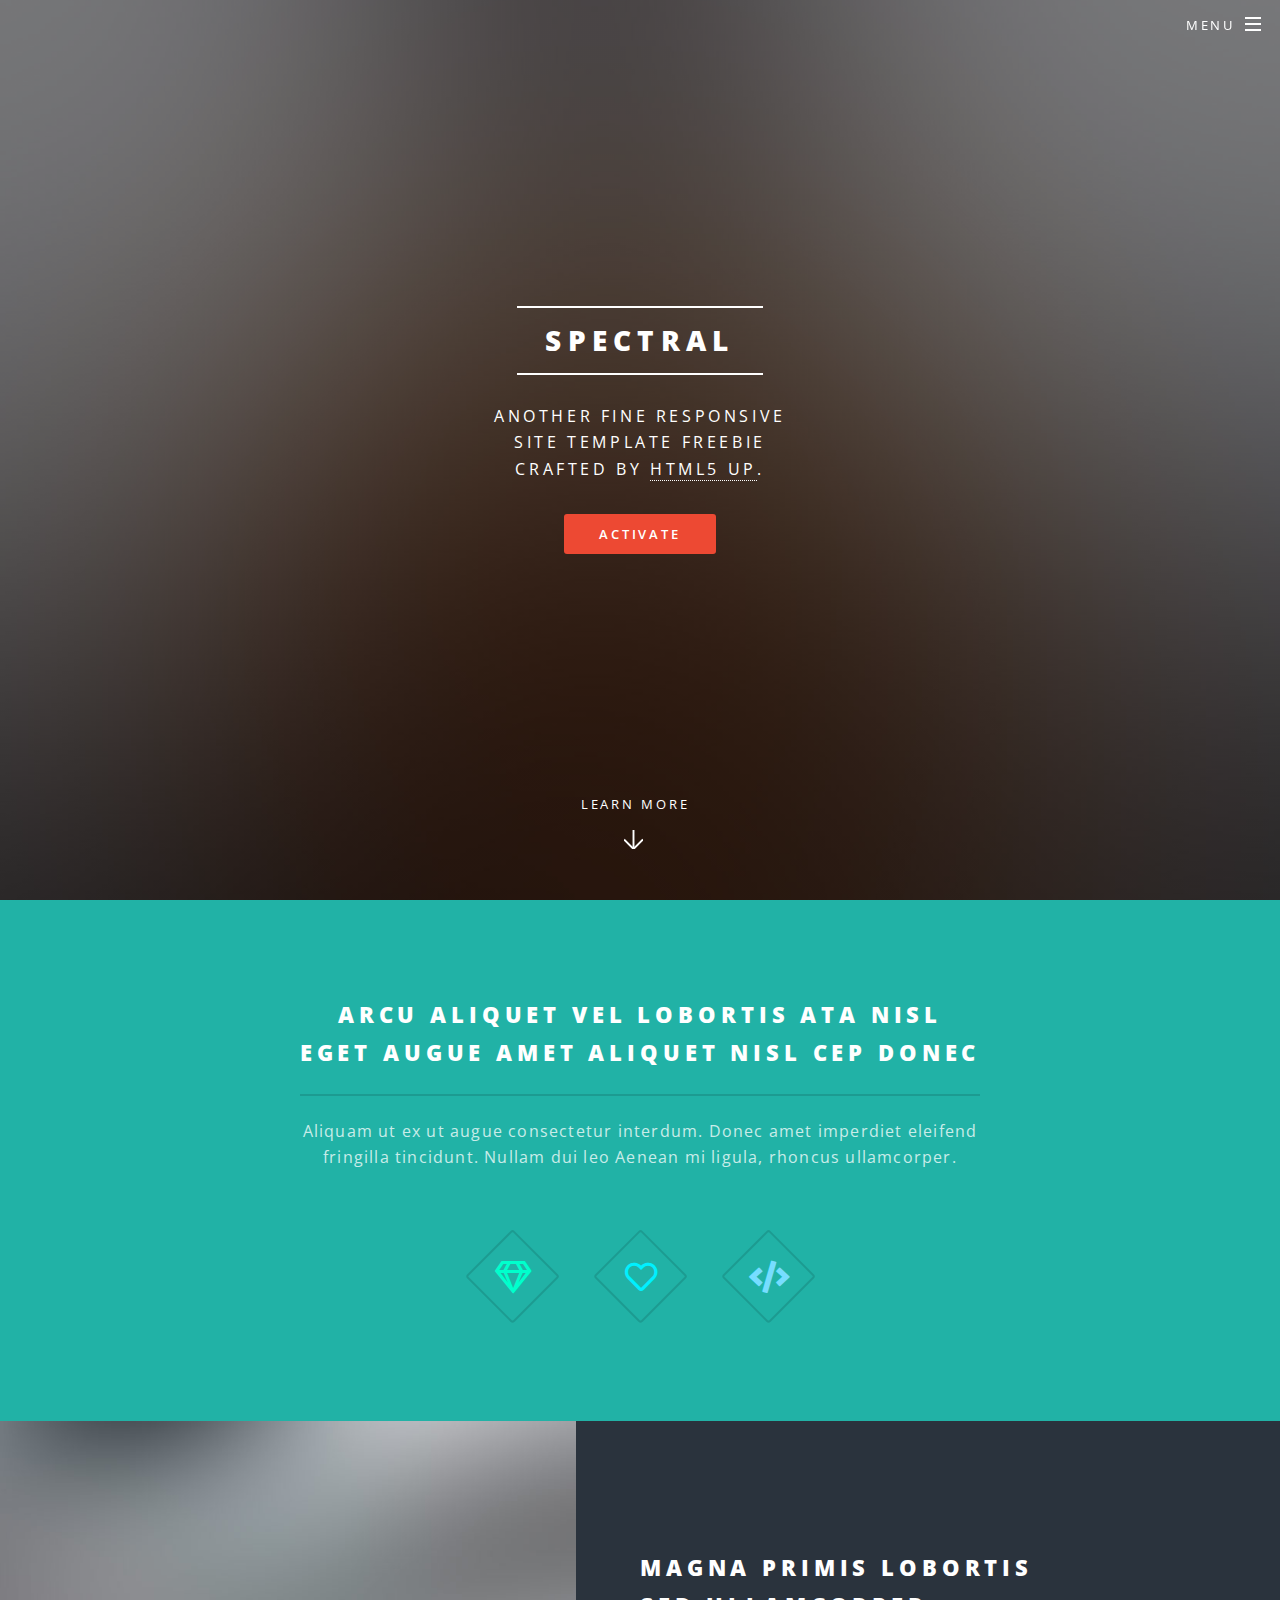
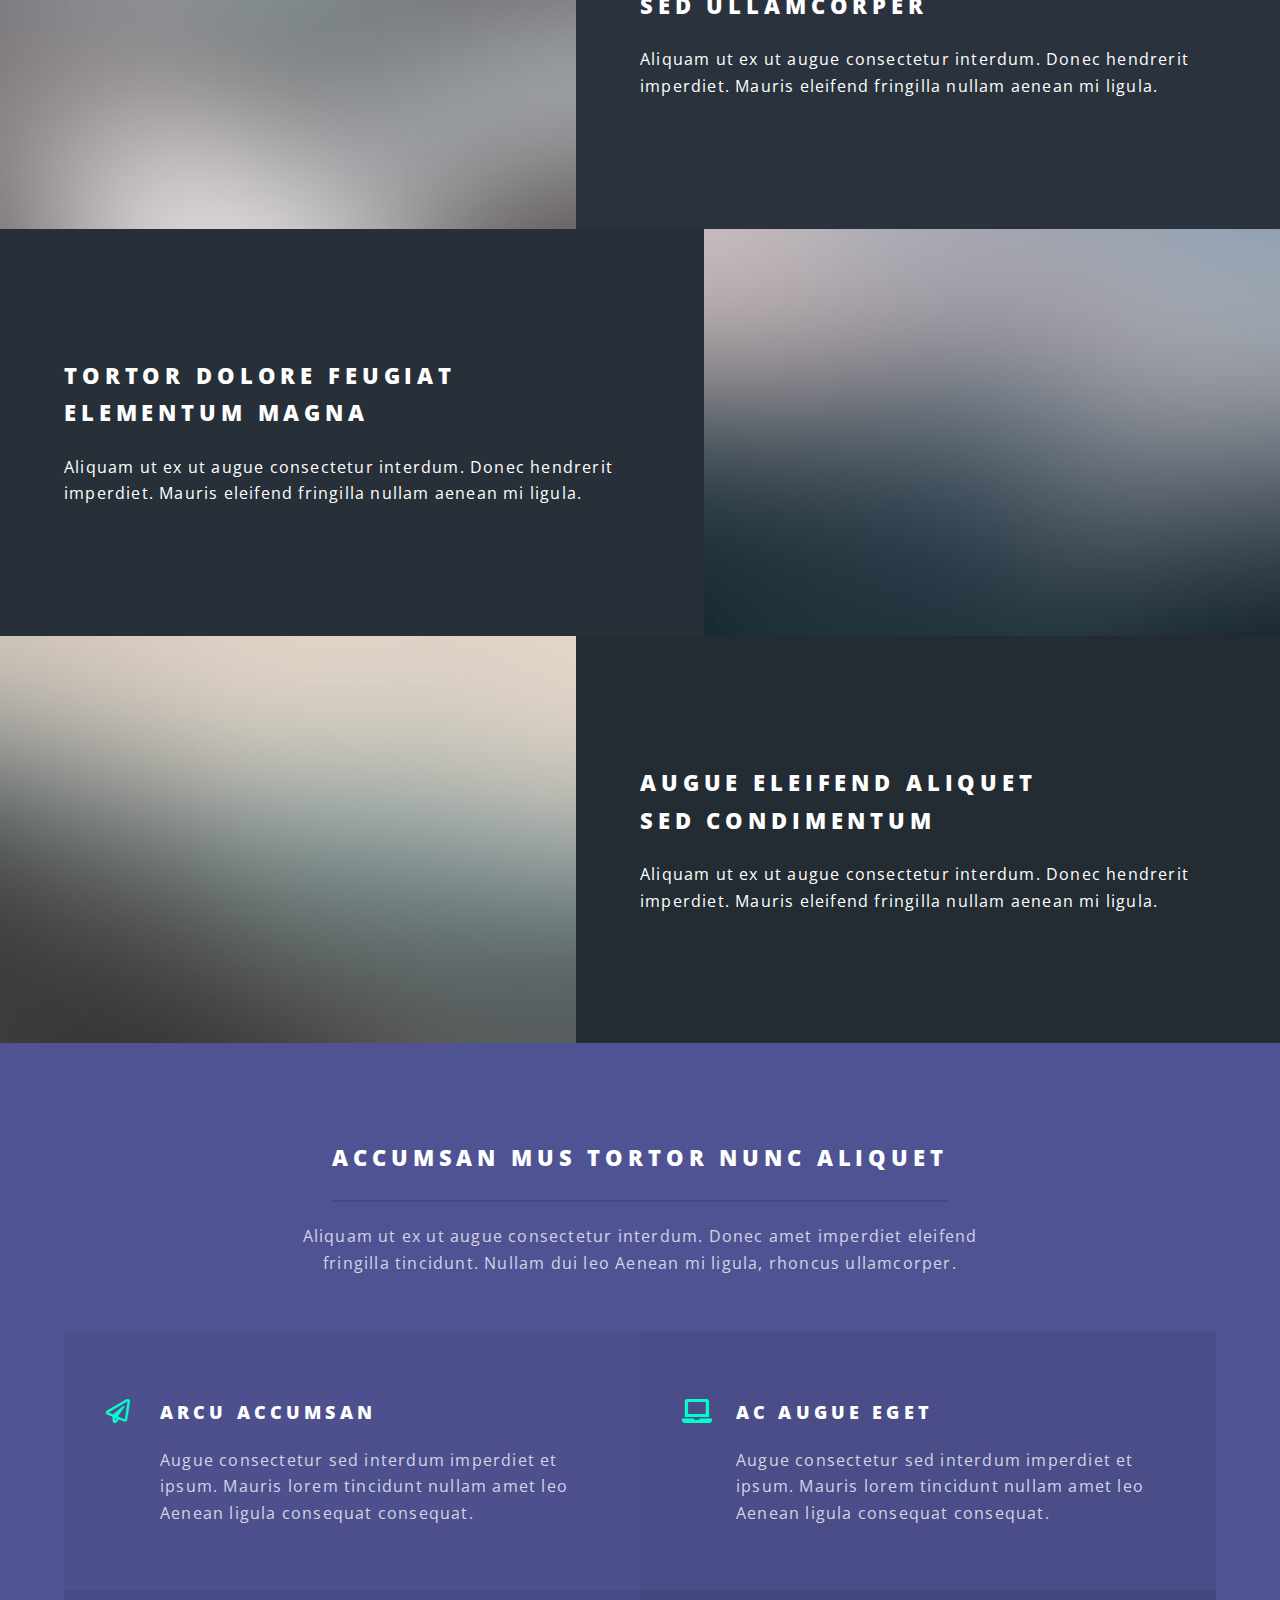
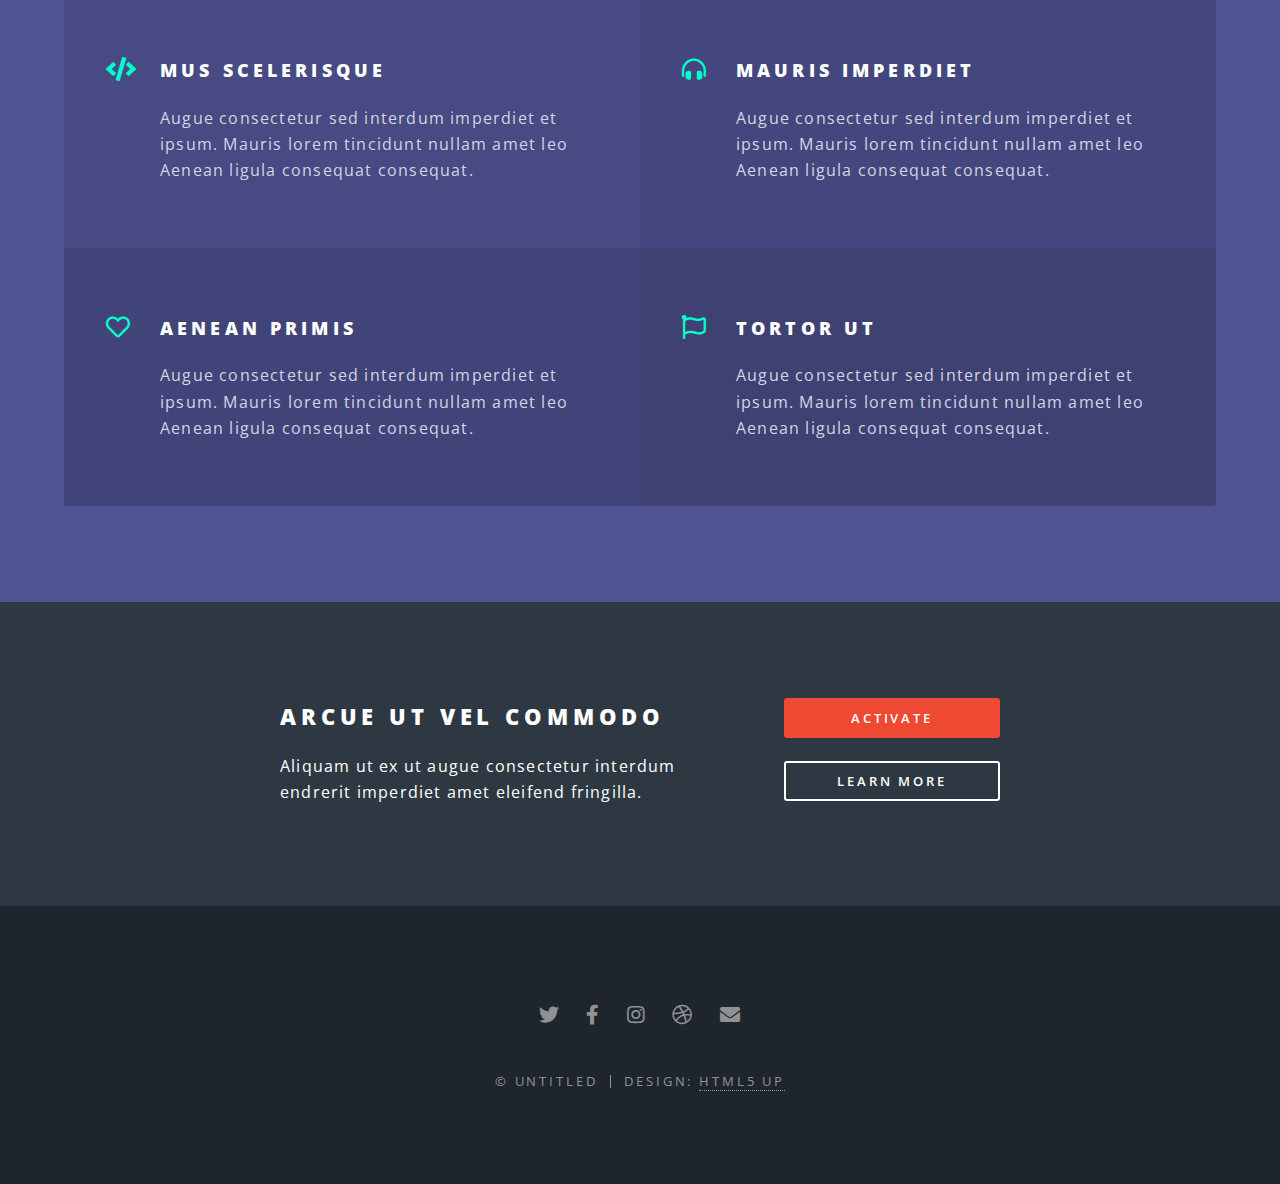
==== index.html @ bafc872d "Initial commit" ====
<!DOCTYPE HTML>
<!--
	Spectral by HTML5 UP
	html5up.net | @ajlkn
	Free for personal and commercial use under the CCA 3.0 license (html5up.net/license)
-->
<html>
	<head>
		<title>Spectral by HTML5 UP</title>
		<meta charset="utf-8" />
		<meta name="viewport" content="width=device-width, initial-scale=1, user-scalable=no" />
		<link rel="stylesheet" href="assets/css/main.css" />
		<noscript><link rel="stylesheet" href="assets/css/noscript.css" /></noscript>
	</head>
	<body class="landing is-preload">

		<!-- Page Wrapper -->
			<div id="page-wrapper">

				<!-- Header -->
					<header id="header" class="alt">
						<h1><a href="index.html">Spectral</a></h1>
						<nav id="nav">
							<ul>
								<li class="special">
									<a href="#menu" class="menuToggle"><span>Menu</span></a>
									<div id="menu">
										<ul>
											<li><a href="index.html">Home</a></li>
											<li><a href="generic.html">Generic</a></li>
											<li><a href="elements.html">Elements</a></li>
											<li><a href="#">Sign Up</a></li>
											<li><a href="#">Log In</a></li>
										</ul>
									</div>
								</li>
							</ul>
						</nav>
					</header>

				<!-- Banner -->
					<section id="banner">
						<div class="inner">
							<h2>Spectral</h2>
							<p>Another fine responsive<br />
							site template freebie<br />
							crafted by <a href="http://html5up.net">HTML5 UP</a>.</p>
							<ul class="actions special">
								<li><a href="#" class="button primary">Activate</a></li>
							</ul>
						</div>
						<a href="#one" class="more scrolly">Learn More</a>
					</section>

				<!-- One -->
					<section id="one" class="wrapper style1 special">
						<div class="inner">
							<header class="major">
								<h2>Arcu aliquet vel lobortis ata nisl<br />
								eget augue amet aliquet nisl cep donec</h2>
								<p>Aliquam ut ex ut augue consectetur interdum. Donec amet imperdiet eleifend<br />
								fringilla tincidunt. Nullam dui leo Aenean mi ligula, rhoncus ullamcorper.</p>
							</header>
							<ul class="icons major">
								<li><span class="icon fa-gem major style1"><span class="label">Lorem</span></span></li>
								<li><span class="icon fa-heart major style2"><span class="label">Ipsum</span></span></li>
								<li><span class="icon solid fa-code major style3"><span class="label">Dolor</span></span></li>
							</ul>
						</div>
					</section>

				<!-- Two -->
					<section id="two" class="wrapper alt style2">
						<section class="spotlight">
							<div class="image"><img src="images/pic01.jpg" alt="" /></div><div class="content">
								<h2>Magna primis lobortis<br />
								sed ullamcorper</h2>
								<p>Aliquam ut ex ut augue consectetur interdum. Donec hendrerit imperdiet. Mauris eleifend fringilla nullam aenean mi ligula.</p>
							</div>
						</section>
						<section class="spotlight">
							<div class="image"><img src="images/pic02.jpg" alt="" /></div><div class="content">
								<h2>Tortor dolore feugiat<br />
								elementum magna</h2>
								<p>Aliquam ut ex ut augue consectetur interdum. Donec hendrerit imperdiet. Mauris eleifend fringilla nullam aenean mi ligula.</p>
							</div>
						</section>
						<section class="spotlight">
							<div class="image"><img src="images/pic03.jpg" alt="" /></div><div class="content">
								<h2>Augue eleifend aliquet<br />
								sed condimentum</h2>
								<p>Aliquam ut ex ut augue consectetur interdum. Donec hendrerit imperdiet. Mauris eleifend fringilla nullam aenean mi ligula.</p>
							</div>
						</section>
					</section>

				<!-- Three -->
					<section id="three" class="wrapper style3 special">
						<div class="inner">
							<header class="major">
								<h2>Accumsan mus tortor nunc aliquet</h2>
								<p>Aliquam ut ex ut augue consectetur interdum. Donec amet imperdiet eleifend<br />
								fringilla tincidunt. Nullam dui leo Aenean mi ligula, rhoncus ullamcorper.</p>
							</header>
							<ul class="features">
								<li class="icon fa-paper-plane">
									<h3>Arcu accumsan</h3>
									<p>Augue consectetur sed interdum imperdiet et ipsum. Mauris lorem tincidunt nullam amet leo Aenean ligula consequat consequat.</p>
								</li>
								<li class="icon solid fa-laptop">
									<h3>Ac Augue Eget</h3>
									<p>Augue consectetur sed interdum imperdiet et ipsum. Mauris lorem tincidunt nullam amet leo Aenean ligula consequat consequat.</p>
								</li>
								<li class="icon solid fa-code">
									<h3>Mus Scelerisque</h3>
									<p>Augue consectetur sed interdum imperdiet et ipsum. Mauris lorem tincidunt nullam amet leo Aenean ligula consequat consequat.</p>
								</li>
								<li class="icon solid fa-headphones-alt">
									<h3>Mauris Imperdiet</h3>
									<p>Augue consectetur sed interdum imperdiet et ipsum. Mauris lorem tincidunt nullam amet leo Aenean ligula consequat consequat.</p>
								</li>
								<li class="icon fa-heart">
									<h3>Aenean Primis</h3>
									<p>Augue consectetur sed interdum imperdiet et ipsum. Mauris lorem tincidunt nullam amet leo Aenean ligula consequat consequat.</p>
								</li>
								<li class="icon fa-flag">
									<h3>Tortor Ut</h3>
									<p>Augue consectetur sed interdum imperdiet et ipsum. Mauris lorem tincidunt nullam amet leo Aenean ligula consequat consequat.</p>
								</li>
							</ul>
						</div>
					</section>

				<!-- CTA -->
					<section id="cta" class="wrapper style4">
						<div class="inner">
							<header>
								<h2>Arcue ut vel commodo</h2>
								<p>Aliquam ut ex ut augue consectetur interdum endrerit imperdiet amet eleifend fringilla.</p>
							</header>
							<ul class="actions stacked">
								<li><a href="#" class="button fit primary">Activate</a></li>
								<li><a href="#" class="button fit">Learn More</a></li>
							</ul>
						</div>
					</section>

				<!-- Footer -->
					<footer id="footer">
						<ul class="icons">
							<li><a href="#" class="icon brands fa-twitter"><span class="label">Twitter</span></a></li>
							<li><a href="#" class="icon brands fa-facebook-f"><span class="label">Facebook</span></a></li>
							<li><a href="#" class="icon brands fa-instagram"><span class="label">Instagram</span></a></li>
							<li><a href="#" class="icon brands fa-dribbble"><span class="label">Dribbble</span></a></li>
							<li><a href="#" class="icon solid fa-envelope"><span class="label">Email</span></a></li>
						</ul>
						<ul class="copyright">
							<li>&copy; Untitled</li><li>Design: <a href="http://html5up.net">HTML5 UP</a></li>
						</ul>
					</footer>

			</div>

		<!-- Scripts -->
			<script src="assets/js/jquery.min.js"></script>
			<script src="assets/js/jquery.scrollex.min.js"></script>
			<script src="assets/js/jquery.scrolly.min.js"></script>
			<script src="assets/js/browser.min.js"></script>
			<script src="assets/js/breakpoints.min.js"></script>
			<script src="assets/js/util.js"></script>
			<script src="assets/js/main.js"></script>

	</body>
</html>
---- assets/css/main.css ----
@import url(fontawesome-all.min.css);
@import url("https://fonts.googleapis.com/css?family=Open+Sans:400,400italic,600,600italic,800,800italic");

/*
	Spectral by HTML5 UP
	html5up.net | @ajlkn
	Free for personal and commercial use under the CCA 3.0 license (html5up.net/license)
*/

html, body, div, span, applet, object,
iframe, h1, h2, h3, h4, h5, h6, p, blockquote,
pre, a, abbr, acronym, address, big, cite,
code, del, dfn, em, img, ins, kbd, q, s, samp,
small, strike, strong, sub, sup, tt, var, b,
u, i, center, dl, dt, dd, ol, ul, li, fieldset,
form, label, legend, table, caption, tbody,
tfoot, thead, tr, th, td, article, aside,
canvas, details, embed, figure, figcaption,
footer, header, hgroup, menu, nav, output, ruby,
section, summary, time, mark, audio, video {
	margin: 0;
	padding: 0;
	border: 0;
	font-size: 100%;
	font: inherit;
	vertical-align: baseline;}

article, aside, details, figcaption, figure,
footer, header, hgroup, menu, nav, section {
	display: block;}

body {
	line-height: 1;
}

ol, ul {
	list-style: none;
}

blockquote, q {
	quotes: none;
}

	blockquote:before, blockquote:after, q:before, q:after {
		content: '';
		content: none;
	}

table {
	border-collapse: collapse;
	border-spacing: 0;
}

body {
	-webkit-text-size-adjust: none;
}

mark {
	background-color: transparent;
	color: inherit;
}

input::-moz-focus-inner {
	border: 0;
	padding: 0;
}

input, select, textarea {
	-moz-appearance: none;
	-webkit-appearance: none;
	-ms-appearance: none;
	appearance: none;
}

/* Basic */

	@-ms-viewport {
		width: device-width;
	}

	html {
		box-sizing: border-box;
	}

	*, *:before, *:after {
		box-sizing: inherit;
	}

	body {
		background: #2e3842;
	}

		body.is-preload *, body.is-preload *:before, body.is-preload *:after {
			-moz-animation: none !important;
			-webkit-animation: none !important;
			-ms-animation: none !important;
			animation: none !important;
			-moz-transition: none !important;
			-webkit-transition: none !important;
			-ms-transition: none !important;
			transition: none !important;
		}

	body, input, select, textarea {
		color: #fff;
		font-family: "Open Sans", Helvetica, sans-serif;
		font-size: 15pt;
		font-weight: 400;
		letter-spacing: 0.075em;
		line-height: 1.65em;
	}

		@media screen and (max-width: 1680px) {

			body, input, select, textarea {
				font-size: 13pt;
			}

		}

		@media screen and (max-width: 1280px) {

			body, input, select, textarea {
				font-size: 12pt;
			}

		}

		@media screen and (max-width: 736px) {

			body, input, select, textarea {
				font-size: 11pt;
				letter-spacing: 0.0375em;
			}

		}

	a {
		-moz-transition: color 0.2s ease, border-bottom-color 0.2s ease;
		-webkit-transition: color 0.2s ease, border-bottom-color 0.2s ease;
		-ms-transition: color 0.2s ease, border-bottom-color 0.2s ease;
		transition: color 0.2s ease, border-bottom-color 0.2s ease;
		border-bottom: dotted 1px;
		color: inherit;
		text-decoration: none;
	}

		a:hover {
			border-bottom-color: transparent;
		}

	strong, b {
		color: #fff;
		font-weight: 600;
	}

	em, i {
		font-style: italic;
	}

	p {
		margin: 0 0 2em 0;
	}

	h1, h2, h3, h4, h5, h6 {
		color: #fff;
		font-weight: 800;
		letter-spacing: 0.225em;
		line-height: 1em;
		margin: 0 0 1em 0;
		text-transform: uppercase;
	}

		h1 a, h2 a, h3 a, h4 a, h5 a, h6 a {
			color: inherit;
			text-decoration: none;
		}

	h2 {
		font-size: 1.35em;
		line-height: 1.75em;
	}

		@media screen and (max-width: 736px) {

			h2 {
				font-size: 1.1em;
				line-height: 1.65em;
			}

		}

	h3 {
		font-size: 1.15em;
		line-height: 1.75em;
	}

		@media screen and (max-width: 736px) {

			h3 {
				font-size: 1em;
				line-height: 1.65em;
			}

		}

	h4 {
		font-size: 1em;
		line-height: 1.5em;
	}

	h5 {
		font-size: 0.8em;
		line-height: 1.5em;
	}

	h6 {
		font-size: 0.7em;
		line-height: 1.5em;
	}

	sub {
		font-size: 0.8em;
		position: relative;
		top: 0.5em;
	}

	sup {
		font-size: 0.8em;
		position: relative;
		top: -0.5em;
	}

	hr {
		border: 0;
		border-bottom: solid 2px #fff;
		margin: 3em 0;
	}

		hr.major {
			margin: 4.5em 0;
		}

	blockquote {
		border-left: solid 4px #fff;
		font-style: italic;
		margin: 0 0 2em 0;
		padding: 0.5em 0 0.5em 2em;
	}

	code {
		background: rgba(144, 144, 144, 0.25);
		border-radius: 3px;
		font-family: "Courier New", monospace;
		font-size: 0.9em;
		letter-spacing: 0;
		margin: 0 0.25em;
		padding: 0.25em 0.65em;
	}

	pre {
		-webkit-overflow-scrolling: touch;
		font-family: "Courier New", monospace;
		font-size: 0.9em;
		margin: 0 0 2em 0;
	}

		pre code {
			display: block;
			line-height: 1.75em;
			padding: 1em 1.5em;
			overflow-x: auto;
		}

	.align-left {
		text-align: left;
	}

	.align-center {
		text-align: center;
	}

	.align-right {
		text-align: right;
	}

/* Row */

	.row {
		display: flex;
		flex-wrap: wrap;
		box-sizing: border-box;
		align-items: stretch;
	}

		.row > * {
			box-sizing: border-box;
		}

		.row.gtr-uniform > * > :last-child {
			margin-bottom: 0;
		}

		.row.aln-left {
			justify-content: flex-start;
		}

		.row.aln-center {
			justify-content: center;
		}

		.row.aln-right {
			justify-content: flex-end;
		}

		.row.aln-top {
			align-items: flex-start;
		}

		.row.aln-middle {
			align-items: center;
		}

		.row.aln-bottom {
			align-items: flex-end;
		}

		.row > .imp {
			order: -1;
		}

		.row > .col-1 {
			width: 8.33333%;
		}

		.row > .off-1 {
			margin-left: 8.33333%;
		}

		.row > .col-2 {
			width: 16.66667%;
		}

		.row > .off-2 {
			margin-left: 16.66667%;
		}

		.row > .col-3 {
			width: 25%;
		}

		.row > .off-3 {
			margin-left: 25%;
		}

		.row > .col-4 {
			width: 33.33333%;
		}

		.row > .off-4 {
			margin-left: 33.33333%;
		}

		.row > .col-5 {
			width: 41.66667%;
		}

		.row > .off-5 {
			margin-left: 41.66667%;
		}

		.row > .col-6 {
			width: 50%;
		}

		.row > .off-6 {
			margin-left: 50%;
		}

		.row > .col-7 {
			width: 58.33333%;
		}

		.row > .off-7 {
			margin-left: 58.33333%;
		}

		.row > .col-8 {
			width: 66.66667%;
		}

		.row > .off-8 {
			margin-left: 66.66667%;
		}

		.row > .col-9 {
			width: 75%;
		}

		.row > .off-9 {
			margin-left: 75%;
		}

		.row > .col-10 {
			width: 83.33333%;
		}

		.row > .off-10 {
			margin-left: 83.33333%;
		}

		.row > .col-11 {
			width: 91.66667%;
		}

		.row > .off-11 {
			margin-left: 91.66667%;
		}

		.row > .col-12 {
			width: 100%;
		}

		.row > .off-12 {
			margin-left: 100%;
		}

		.row.gtr-0 {
			margin-top: 0;
			margin-left: 0em;
		}

			.row.gtr-0 > * {
				padding: 0 0 0 0em;
			}

			.row.gtr-0.gtr-uniform {
				margin-top: 0em;
			}

				.row.gtr-0.gtr-uniform > * {
					padding-top: 0em;
				}

		.row.gtr-25 {
			margin-top: 0;
			margin-left: -0.375em;
		}

			.row.gtr-25 > * {
				padding: 0 0 0 0.375em;
			}

			.row.gtr-25.gtr-uniform {
				margin-top: -0.375em;
			}

				.row.gtr-25.gtr-uniform > * {
					padding-top: 0.375em;
				}

		.row.gtr-50 {
			margin-top: 0;
			margin-left: -0.75em;
		}

			.row.gtr-50 > * {
				padding: 0 0 0 0.75em;
			}

			.row.gtr-50.gtr-uniform {
				margin-top: -0.75em;
			}

				.row.gtr-50.gtr-uniform > * {
					padding-top: 0.75em;
				}

		.row {
			margin-top: 0;
			margin-left: -1.5em;
		}

			.row > * {
				padding: 0 0 0 1.5em;
			}

			.row.gtr-uniform {
				margin-top: -1.5em;
			}

				.row.gtr-uniform > * {
					padding-top: 1.5em;
				}

		.row.gtr-150 {
			margin-top: 0;
			margin-left: -2.25em;
		}

			.row.gtr-150 > * {
				padding: 0 0 0 2.25em;
			}

			.row.gtr-150.gtr-uniform {
				margin-top: -2.25em;
			}

				.row.gtr-150.gtr-uniform > * {
					padding-top: 2.25em;
				}

		.row.gtr-200 {
			margin-top: 0;
			margin-left: -3em;
		}

			.row.gtr-200 > * {
				padding: 0 0 0 3em;
			}

			.row.gtr-200.gtr-uniform {
				margin-top: -3em;
			}

				.row.gtr-200.gtr-uniform > * {
					padding-top: 3em;
				}

		@media screen and (max-width: 1680px) {

			.row {
				display: flex;
				flex-wrap: wrap;
				box-sizing: border-box;
				align-items: stretch;
			}

				.row > * {
					box-sizing: border-box;
				}

				.row.gtr-uniform > * > :last-child {
					margin-bottom: 0;
				}

				.row.aln-left {
					justify-content: flex-start;
				}

				.row.aln-center {
					justify-content: center;
				}

				.row.aln-right {
					justify-content: flex-end;
				}

				.row.aln-top {
					align-items: flex-start;
				}

				.row.aln-middle {
					align-items: center;
				}

				.row.aln-bottom {
					align-items: flex-end;
				}

				.row > .imp-xlarge {
					order: -1;
				}

				.row > .col-1-xlarge {
					width: 8.33333%;
				}

				.row > .off-1-xlarge {
					margin-left: 8.33333%;
				}

				.row > .col-2-xlarge {
					width: 16.66667%;
				}

				.row > .off-2-xlarge {
					margin-left: 16.66667%;
				}

				.row > .col-3-xlarge {
					width: 25%;
				}

				.row > .off-3-xlarge {
					margin-left: 25%;
				}

				.row > .col-4-xlarge {
					width: 33.33333%;
				}

				.row > .off-4-xlarge {
					margin-left: 33.33333%;
				}

				.row > .col-5-xlarge {
					width: 41.66667%;
				}

				.row > .off-5-xlarge {
					margin-left: 41.66667%;
				}

				.row > .col-6-xlarge {
					width: 50%;
				}

				.row > .off-6-xlarge {
					margin-left: 50%;
				}

				.row > .col-7-xlarge {
					width: 58.33333%;
				}

				.row > .off-7-xlarge {
					margin-left: 58.33333%;
				}

				.row > .col-8-xlarge {
					width: 66.66667%;
				}

				.row > .off-8-xlarge {
					margin-left: 66.66667%;
				}

				.row > .col-9-xlarge {
					width: 75%;
				}

				.row > .off-9-xlarge {
					margin-left: 75%;
				}

				.row > .col-10-xlarge {
					width: 83.33333%;
				}

				.row > .off-10-xlarge {
					margin-left: 83.33333%;
				}

				.row > .col-11-xlarge {
					width: 91.66667%;
				}

				.row > .off-11-xlarge {
					margin-left: 91.66667%;
				}

				.row > .col-12-xlarge {
					width: 100%;
				}

				.row > .off-12-xlarge {
					margin-left: 100%;
				}

				.row.gtr-0 {
					margin-top: 0;
					margin-left: 0em;
				}

					.row.gtr-0 > * {
						padding: 0 0 0 0em;
					}

					.row.gtr-0.gtr-uniform {
						margin-top: 0em;
					}

						.row.gtr-0.gtr-uniform > * {
							padding-top: 0em;
						}

				.row.gtr-25 {
					margin-top: 0;
					margin-left: -0.375em;
				}

					.row.gtr-25 > * {
						padding: 0 0 0 0.375em;
					}

					.row.gtr-25.gtr-uniform {
						margin-top: -0.375em;
					}

						.row.gtr-25.gtr-uniform > * {
							padding-top: 0.375em;
						}

				.row.gtr-50 {
					margin-top: 0;
					margin-left: -0.75em;
				}

					.row.gtr-50 > * {
						padding: 0 0 0 0.75em;
					}

					.row.gtr-50.gtr-uniform {
						margin-top: -0.75em;
					}

						.row.gtr-50.gtr-uniform > * {
							padding-top: 0.75em;
						}

				.row {
					margin-top: 0;
					margin-left: -1.5em;
				}

					.row > * {
						padding: 0 0 0 1.5em;
					}

					.row.gtr-uniform {
						margin-top: -1.5em;
					}

						.row.gtr-uniform > * {
							padding-top: 1.5em;
						}

				.row.gtr-150 {
					margin-top: 0;
					margin-left: -2.25em;
				}

					.row.gtr-150 > * {
						padding: 0 0 0 2.25em;
					}

					.row.gtr-150.gtr-uniform {
						margin-top: -2.25em;
					}

						.row.gtr-150.gtr-uniform > * {
							padding-top: 2.25em;
						}

				.row.gtr-200 {
					margin-top: 0;
					margin-left: -3em;
				}

					.row.gtr-200 > * {
						padding: 0 0 0 3em;
					}

					.row.gtr-200.gtr-uniform {
						margin-top: -3em;
					}

						.row.gtr-200.gtr-uniform > * {
							padding-top: 3em;
						}

		}

		@media screen and (max-width: 1280px) {

			.row {
				display: flex;
				flex-wrap: wrap;
				box-sizing: border-box;
				align-items: stretch;
			}

				.row > * {
					box-sizing: border-box;
				}

				.row.gtr-uniform > * > :last-child {
					margin-bottom: 0;
				}

				.row.aln-left {
					justify-content: flex-start;
				}

				.row.aln-center {
					justify-content: center;
				}

				.row.aln-right {
					justify-content: flex-end;
				}

				.row.aln-top {
					align-items: flex-start;
				}

				.row.aln-middle {
					align-items: center;
				}

				.row.aln-bottom {
					align-items: flex-end;
				}

				.row > .imp-large {
					order: -1;
				}

				.row > .col-1-large {
					width: 8.33333%;
				}

				.row > .off-1-large {
					margin-left: 8.33333%;
				}

				.row > .col-2-large {
					width: 16.66667%;
				}

				.row > .off-2-large {
					margin-left: 16.66667%;
				}

				.row > .col-3-large {
					width: 25%;
				}

				.row > .off-3-large {
					margin-left: 25%;
				}

				.row > .col-4-large {
					width: 33.33333%;
				}

				.row > .off-4-large {
					margin-left: 33.33333%;
				}

				.row > .col-5-large {
					width: 41.66667%;
				}

				.row > .off-5-large {
					margin-left: 41.66667%;
				}

				.row > .col-6-large {
					width: 50%;
				}

				.row > .off-6-large {
					margin-left: 50%;
				}

				.row > .col-7-large {
					width: 58.33333%;
				}

				.row > .off-7-large {
					margin-left: 58.33333%;
				}

				.row > .col-8-large {
					width: 66.66667%;
				}

				.row > .off-8-large {
					margin-left: 66.66667%;
				}

				.row > .col-9-large {
					width: 75%;
				}

				.row > .off-9-large {
					margin-left: 75%;
				}

				.row > .col-10-large {
					width: 83.33333%;
				}

				.row > .off-10-large {
					margin-left: 83.33333%;
				}

				.row > .col-11-large {
					width: 91.66667%;
				}

				.row > .off-11-large {
					margin-left: 91.66667%;
				}

				.row > .col-12-large {
					width: 100%;
				}

				.row > .off-12-large {
					margin-left: 100%;
				}

				.row.gtr-0 {
					margin-top: 0;
					margin-left: 0em;
				}

					.row.gtr-0 > * {
						padding: 0 0 0 0em;
					}

					.row.gtr-0.gtr-uniform {
						margin-top: 0em;
					}

						.row.gtr-0.gtr-uniform > * {
							padding-top: 0em;
						}

				.row.gtr-25 {
					margin-top: 0;
					margin-left: -0.375em;
				}

					.row.gtr-25 > * {
						padding: 0 0 0 0.375em;
					}

					.row.gtr-25.gtr-uniform {
						margin-top: -0.375em;
					}

						.row.gtr-25.gtr-uniform > * {
							padding-top: 0.375em;
						}

				.row.gtr-50 {
					margin-top: 0;
					margin-left: -0.75em;
				}

					.row.gtr-50 > * {
						padding: 0 0 0 0.75em;
					}

					.row.gtr-50.gtr-uniform {
						margin-top: -0.75em;
					}

						.row.gtr-50.gtr-uniform > * {
							padding-top: 0.75em;
						}

				.row {
					margin-top: 0;
					margin-left: -1.5em;
				}

					.row > * {
						padding: 0 0 0 1.5em;
					}

					.row.gtr-uniform {
						margin-top: -1.5em;
					}

						.row.gtr-uniform > * {
							padding-top: 1.5em;
						}

				.row.gtr-150 {
					margin-top: 0;
					margin-left: -2.25em;
				}

					.row.gtr-150 > * {
						padding: 0 0 0 2.25em;
					}

					.row.gtr-150.gtr-uniform {
						margin-top: -2.25em;
					}

						.row.gtr-150.gtr-uniform > * {
							padding-top: 2.25em;
						}

				.row.gtr-200 {
					margin-top: 0;
					margin-left: -3em;
				}

					.row.gtr-200 > * {
						padding: 0 0 0 3em;
					}

					.row.gtr-200.gtr-uniform {
						margin-top: -3em;
					}

						.row.gtr-200.gtr-uniform > * {
							padding-top: 3em;
						}

		}

		@media screen and (max-width: 980px) {

			.row {
				display: flex;
				flex-wrap: wrap;
				box-sizing: border-box;
				align-items: stretch;
			}

				.row > * {
					box-sizing: border-box;
				}

				.row.gtr-uniform > * > :last-child {
					margin-bottom: 0;
				}

				.row.aln-left {
					justify-content: flex-start;
				}

				.row.aln-center {
					justify-content: center;
				}

				.row.aln-right {
					justify-content: flex-end;
				}

				.row.aln-top {
					align-items: flex-start;
				}

				.row.aln-middle {
					align-items: center;
				}

				.row.aln-bottom {
					align-items: flex-end;
				}

				.row > .imp-medium {
					order: -1;
				}

				.row > .col-1-medium {
					width: 8.33333%;
				}

				.row > .off-1-medium {
					margin-left: 8.33333%;
				}

				.row > .col-2-medium {
					width: 16.66667%;
				}

				.row > .off-2-medium {
					margin-left: 16.66667%;
				}

				.row > .col-3-medium {
					width: 25%;
				}

				.row > .off-3-medium {
					margin-left: 25%;
				}

				.row > .col-4-medium {
					width: 33.33333%;
				}

				.row > .off-4-medium {
					margin-left: 33.33333%;
				}

				.row > .col-5-medium {
					width: 41.66667%;
				}

				.row > .off-5-medium {
					margin-left: 41.66667%;
				}

				.row > .col-6-medium {
					width: 50%;
				}

				.row > .off-6-medium {
					margin-left: 50%;
				}

				.row > .col-7-medium {
					width: 58.33333%;
				}

				.row > .off-7-medium {
					margin-left: 58.33333%;
				}

				.row > .col-8-medium {
					width: 66.66667%;
				}

				.row > .off-8-medium {
					margin-left: 66.66667%;
				}

				.row > .col-9-medium {
					width: 75%;
				}

				.row > .off-9-medium {
					margin-left: 75%;
				}

				.row > .col-10-medium {
					width: 83.33333%;
				}

				.row > .off-10-medium {
					margin-left: 83.33333%;
				}

				.row > .col-11-medium {
					width: 91.66667%;
				}

				.row > .off-11-medium {
					margin-left: 91.66667%;
				}

				.row > .col-12-medium {
					width: 100%;
				}

				.row > .off-12-medium {
					margin-left: 100%;
				}

				.row.gtr-0 {
					margin-top: 0;
					margin-left: 0em;
				}

					.row.gtr-0 > * {
						padding: 0 0 0 0em;
					}

					.row.gtr-0.gtr-uniform {
						margin-top: 0em;
					}

						.row.gtr-0.gtr-uniform > * {
							padding-top: 0em;
						}

				.row.gtr-25 {
					margin-top: 0;
					margin-left: -0.375em;
				}

					.row.gtr-25 > * {
						padding: 0 0 0 0.375em;
					}

					.row.gtr-25.gtr-uniform {
						margin-top: -0.375em;
					}

						.row.gtr-25.gtr-uniform > * {
							padding-top: 0.375em;
						}

				.row.gtr-50 {
					margin-top: 0;
					margin-left: -0.75em;
				}

					.row.gtr-50 > * {
						padding: 0 0 0 0.75em;
					}

					.row.gtr-50.gtr-uniform {
						margin-top: -0.75em;
					}

						.row.gtr-50.gtr-uniform > * {
							padding-top: 0.75em;
						}

				.row {
					margin-top: 0;
					margin-left: -1.5em;
				}

					.row > * {
						padding: 0 0 0 1.5em;
					}

					.row.gtr-uniform {
						margin-top: -1.5em;
					}

						.row.gtr-uniform > * {
							padding-top: 1.5em;
						}

				.row.gtr-150 {
					margin-top: 0;
					margin-left: -2.25em;
				}

					.row.gtr-150 > * {
						padding: 0 0 0 2.25em;
					}

					.row.gtr-150.gtr-uniform {
						margin-top: -2.25em;
					}

						.row.gtr-150.gtr-uniform > * {
							padding-top: 2.25em;
						}

				.row.gtr-200 {
					margin-top: 0;
					margin-left: -3em;
				}

					.row.gtr-200 > * {
						padding: 0 0 0 3em;
					}

					.row.gtr-200.gtr-uniform {
						margin-top: -3em;
					}

						.row.gtr-200.gtr-uniform > * {
							padding-top: 3em;
						}

		}

		@media screen and (max-width: 736px) {

			.row {
				display: flex;
				flex-wrap: wrap;
				box-sizing: border-box;
				align-items: stretch;
			}

				.row > * {
					box-sizing: border-box;
				}

				.row.gtr-uniform > * > :last-child {
					margin-bottom: 0;
				}

				.row.aln-left {
					justify-content: flex-start;
				}

				.row.aln-center {
					justify-content: center;
				}

				.row.aln-right {
					justify-content: flex-end;
				}

				.row.aln-top {
					align-items: flex-start;
				}

				.row.aln-middle {
					align-items: center;
				}

				.row.aln-bottom {
					align-items: flex-end;
				}

				.row > .imp-small {
					order: -1;
				}

				.row > .col-1-small {
					width: 8.33333%;
				}

				.row > .off-1-small {
					margin-left: 8.33333%;
				}

				.row > .col-2-small {
					width: 16.66667%;
				}

				.row > .off-2-small {
					margin-left: 16.66667%;
				}

				.row > .col-3-small {
					width: 25%;
				}

				.row > .off-3-small {
					margin-left: 25%;
				}

				.row > .col-4-small {
					width: 33.33333%;
				}

				.row > .off-4-small {
					margin-left: 33.33333%;
				}

				.row > .col-5-small {
					width: 41.66667%;
				}

				.row > .off-5-small {
					margin-left: 41.66667%;
				}

				.row > .col-6-small {
					width: 50%;
				}

				.row > .off-6-small {
					margin-left: 50%;
				}

				.row > .col-7-small {
					width: 58.33333%;
				}

				.row > .off-7-small {
					margin-left: 58.33333%;
				}

				.row > .col-8-small {
					width: 66.66667%;
				}

				.row > .off-8-small {
					margin-left: 66.66667%;
				}

				.row > .col-9-small {
					width: 75%;
				}

				.row > .off-9-small {
					margin-left: 75%;
				}

				.row > .col-10-small {
					width: 83.33333%;
				}

				.row > .off-10-small {
					margin-left: 83.33333%;
				}

				.row > .col-11-small {
					width: 91.66667%;
				}

				.row > .off-11-small {
					margin-left: 91.66667%;
				}

				.row > .col-12-small {
					width: 100%;
				}

				.row > .off-12-small {
					margin-left: 100%;
				}

				.row.gtr-0 {
					margin-top: 0;
					margin-left: 0em;
				}

					.row.gtr-0 > * {
						padding: 0 0 0 0em;
					}

					.row.gtr-0.gtr-uniform {
						margin-top: 0em;
					}

						.row.gtr-0.gtr-uniform > * {
							padding-top: 0em;
						}

				.row.gtr-25 {
					margin-top: 0;
					margin-left: -0.375em;
				}

					.row.gtr-25 > * {
						padding: 0 0 0 0.375em;
					}

					.row.gtr-25.gtr-uniform {
						margin-top: -0.375em;
					}

						.row.gtr-25.gtr-uniform > * {
							padding-top: 0.375em;
						}

				.row.gtr-50 {
					margin-top: 0;
					margin-left: -0.75em;
				}

					.row.gtr-50 > * {
						padding: 0 0 0 0.75em;
					}

					.row.gtr-50.gtr-uniform {
						margin-top: -0.75em;
					}

						.row.gtr-50.gtr-uniform > * {
							padding-top: 0.75em;
						}

				.row {
					margin-top: 0;
					margin-left: -1.5em;
				}

					.row > * {
						padding: 0 0 0 1.5em;
					}

					.row.gtr-uniform {
						margin-top: -1.5em;
					}

						.row.gtr-uniform > * {
							padding-top: 1.5em;
						}

				.row.gtr-150 {
					margin-top: 0;
					margin-left: -2.25em;
				}

					.row.gtr-150 > * {
						padding: 0 0 0 2.25em;
					}

					.row.gtr-150.gtr-uniform {
						margin-top: -2.25em;
					}

						.row.gtr-150.gtr-uniform > * {
							padding-top: 2.25em;
						}

				.row.gtr-200 {
					margin-top: 0;
					margin-left: -3em;
				}

					.row.gtr-200 > * {
						padding: 0 0 0 3em;
					}

					.row.gtr-200.gtr-uniform {
						margin-top: -3em;
					}

						.row.gtr-200.gtr-uniform > * {
							padding-top: 3em;
						}

		}

		@media screen and (max-width: 480px) {

			.row {
				display: flex;
				flex-wrap: wrap;
				box-sizing: border-box;
				align-items: stretch;
			}

				.row > * {
					box-sizing: border-box;
				}

				.row.gtr-uniform > * > :last-child {
					margin-bottom: 0;
				}

				.row.aln-left {
					justify-content: flex-start;
				}

				.row.aln-center {
					justify-content: center;
				}

				.row.aln-right {
					justify-content: flex-end;
				}

				.row.aln-top {
					align-items: flex-start;
				}

				.row.aln-middle {
					align-items: center;
				}

				.row.aln-bottom {
					align-items: flex-end;
				}

				.row > .imp-xsmall {
					order: -1;
				}

				.row > .col-1-xsmall {
					width: 8.33333%;
				}

				.row > .off-1-xsmall {
					margin-left: 8.33333%;
				}

				.row > .col-2-xsmall {
					width: 16.66667%;
				}

				.row > .off-2-xsmall {
					margin-left: 16.66667%;
				}

				.row > .col-3-xsmall {
					width: 25%;
				}

				.row > .off-3-xsmall {
					margin-left: 25%;
				}

				.row > .col-4-xsmall {
					width: 33.33333%;
				}

				.row > .off-4-xsmall {
					margin-left: 33.33333%;
				}

				.row > .col-5-xsmall {
					width: 41.66667%;
				}

				.row > .off-5-xsmall {
					margin-left: 41.66667%;
				}

				.row > .col-6-xsmall {
					width: 50%;
				}

				.row > .off-6-xsmall {
					margin-left: 50%;
				}

				.row > .col-7-xsmall {
					width: 58.33333%;
				}

				.row > .off-7-xsmall {
					margin-left: 58.33333%;
				}

				.row > .col-8-xsmall {
					width: 66.66667%;
				}

				.row > .off-8-xsmall {
					margin-left: 66.66667%;
				}

				.row > .col-9-xsmall {
					width: 75%;
				}

				.row > .off-9-xsmall {
					margin-left: 75%;
				}

				.row > .col-10-xsmall {
					width: 83.33333%;
				}

				.row > .off-10-xsmall {
					margin-left: 83.33333%;
				}

				.row > .col-11-xsmall {
					width: 91.66667%;
				}

				.row > .off-11-xsmall {
					margin-left: 91.66667%;
				}

				.row > .col-12-xsmall {
					width: 100%;
				}

				.row > .off-12-xsmall {
					margin-left: 100%;
				}

				.row.gtr-0 {
					margin-top: 0;
					margin-left: 0em;
				}

					.row.gtr-0 > * {
						padding: 0 0 0 0em;
					}

					.row.gtr-0.gtr-uniform {
						margin-top: 0em;
					}

						.row.gtr-0.gtr-uniform > * {
							padding-top: 0em;
						}

				.row.gtr-25 {
					margin-top: 0;
					margin-left: -0.375em;
				}

					.row.gtr-25 > * {
						padding: 0 0 0 0.375em;
					}

					.row.gtr-25.gtr-uniform {
						margin-top: -0.375em;
					}

						.row.gtr-25.gtr-uniform > * {
							padding-top: 0.375em;
						}

				.row.gtr-50 {
					margin-top: 0;
					margin-left: -0.75em;
				}

					.row.gtr-50 > * {
						padding: 0 0 0 0.75em;
					}

					.row.gtr-50.gtr-uniform {
						margin-top: -0.75em;
					}

						.row.gtr-50.gtr-uniform > * {
							padding-top: 0.75em;
						}

				.row {
					margin-top: 0;
					margin-left: -1.5em;
				}

					.row > * {
						padding: 0 0 0 1.5em;
					}

					.row.gtr-uniform {
						margin-top: -1.5em;
					}

						.row.gtr-uniform > * {
							padding-top: 1.5em;
						}

				.row.gtr-150 {
					margin-top: 0;
					margin-left: -2.25em;
				}

					.row.gtr-150 > * {
						padding: 0 0 0 2.25em;
					}

					.row.gtr-150.gtr-uniform {
						margin-top: -2.25em;
					}

						.row.gtr-150.gtr-uniform > * {
							padding-top: 2.25em;
						}

				.row.gtr-200 {
					margin-top: 0;
					margin-left: -3em;
				}

					.row.gtr-200 > * {
						padding: 0 0 0 3em;
					}

					.row.gtr-200.gtr-uniform {
						margin-top: -3em;
					}

						.row.gtr-200.gtr-uniform > * {
							padding-top: 3em;
						}

		}

/* Section/Article */

	section.special, article.special {
		text-align: center;
	}

	header p {
		color: rgba(255, 255, 255, 0.5);
		position: relative;
		top: -0.25em;
	}

	header h3 + p {
		font-size: 1.1em;
	}

	header h4 + p,
	header h5 + p,
	header h6 + p {
		font-size: 0.9em;
	}

	header.major {
		margin: 0 0 3.5em 0;
	}

		header.major h2, header.major h3, header.major h4, header.major h5, header.major h6 {
			border-bottom: solid 2px #fff;
			display: inline-block;
			padding-bottom: 1em;
			position: relative;
		}

			header.major h2:after, header.major h3:after, header.major h4:after, header.major h5:after, header.major h6:after {
				content: '';
				display: block;
				height: 1px;
			}

		header.major p {
			color: #fff;
			top: 0;
		}

		@media screen and (max-width: 736px) {

			header.major {
				margin: 0 0 2em 0;
			}

		}

	@media screen and (max-width: 980px) {

		header br {
			display: none;
		}

	}

/* Form */

	form {
		margin: 0 0 2em 0;
	}

	label {
		color: #fff;
		display: block;
		font-size: 0.9em;
		font-weight: 600;
		margin: 0 0 1em 0;
	}

	input[type="text"],
	input[type="password"],
	input[type="email"],
	select,
	textarea {
		-moz-appearance: none;
		-webkit-appearance: none;
		-ms-appearance: none;
		appearance: none;
		background-color: rgba(144, 144, 144, 0.25);
		border-radius: 3px;
		border: none;
		color: inherit;
		display: block;
		outline: 0;
		padding: 0 1em;
		text-decoration: none;
		width: 100%;
	}

		input[type="text"]:invalid,
		input[type="password"]:invalid,
		input[type="email"]:invalid,
		select:invalid,
		textarea:invalid {
			box-shadow: none;
		}

		input[type="text"]:focus,
		input[type="password"]:focus,
		input[type="email"]:focus,
		select:focus,
		textarea:focus {
			box-shadow: 0 0 0 2px #21b2a6;
		}

	select {
		background-size: 1.25em;
		background-repeat: no-repeat;
		background-position: calc(100% - 1em) center;
		height: 2.75em;
		padding-right: 2.75em;
		text-overflow: ellipsis;
	}

		select:focus::-ms-value {
			background-color: transparent;
		}

		select::-ms-expand {
			display: none;
		}

	input[type="text"],
	input[type="password"],
	input[type="email"],
	select {
		height: 2.75em;
	}

	textarea {
		padding: 0.75em 1em;
	}

	input[type="checkbox"],
	input[type="radio"] {
		-moz-appearance: none;
		-webkit-appearance: none;
		-ms-appearance: none;
		appearance: none;
		display: block;
		float: left;
		margin-right: -2em;
		opacity: 0;
		width: 1em;
		z-index: -1;
	}

		input[type="checkbox"] + label,
		input[type="radio"] + label {
			text-decoration: none;
			color: #fff;
			cursor: pointer;
			display: inline-block;
			font-size: 1em;
			font-weight: 400;
			padding-left: 2.4em;
			padding-right: 0.75em;
			position: relative;
		}

			input[type="checkbox"] + label:before,
			input[type="radio"] + label:before {
				-moz-osx-font-smoothing: grayscale;
				-webkit-font-smoothing: antialiased;
				display: inline-block;
				font-style: normal;
				font-variant: normal;
				text-rendering: auto;
				line-height: 1;
				text-transform: none !important;
				font-family: 'Font Awesome 5 Free';
				font-weight: 900;
			}

			input[type="checkbox"] + label:before,
			input[type="radio"] + label:before {
				background: rgba(144, 144, 144, 0.25);
				border-radius: 3px;
				content: '';
				display: inline-block;
				font-size: 0.8em;
				height: 2.0625em;
				left: 0;
				line-height: 2.0625em;
				position: absolute;
				text-align: center;
				top: 0;
				width: 2.0625em;
			}

		input[type="checkbox"]:checked + label:before,
		input[type="radio"]:checked + label:before {
			background: #2e3842;
			color: #fff;
			content: '\f00c';
		}

		input[type="checkbox"]:focus + label:before,
		input[type="radio"]:focus + label:before {
			box-shadow: 0 0 0 2px #21b2a6;
		}

	input[type="checkbox"] + label:before {
		border-radius: 3px;
	}

	input[type="radio"] + label:before {
		border-radius: 100%;
	}

	::-webkit-input-placeholder {
		color: rgba(255, 255, 255, 0.5) !important;
		opacity: 1.0;
	}

	:-moz-placeholder {
		color: rgba(255, 255, 255, 0.5) !important;
		opacity: 1.0;
	}

	::-moz-placeholder {
		color: rgba(255, 255, 255, 0.5) !important;
		opacity: 1.0;
	}

	:-ms-input-placeholder {
		color: rgba(255, 255, 255, 0.5) !important;
		opacity: 1.0;
	}

/* Box */

	.box {
		border-radius: 3px;
		border: solid 2px #fff;
		margin-bottom: 2em;
		padding: 1.5em;
	}

		.box > :last-child,
		.box > :last-child > :last-child,
		.box > :last-child > :last-child > :last-child {
			margin-bottom: 0;
		}

		.box.alt {
			border: 0;
			border-radius: 0;
			padding: 0;
		}

/* Icon */

	.icon {
		text-decoration: none;
		border-bottom: none;
		position: relative;
	}

		.icon:before {
			-moz-osx-font-smoothing: grayscale;
			-webkit-font-smoothing: antialiased;
			display: inline-block;
			font-style: normal;
			font-variant: normal;
			text-rendering: auto;
			line-height: 1;
			text-transform: none !important;
			font-family: 'Font Awesome 5 Free';
			font-weight: 400;
		}

		.icon > .label {
			display: none;
		}

		.icon:before {
			line-height: inherit;
		}

		.icon.solid:before {
			font-weight: 900;
		}

		.icon.brands:before {
			font-family: 'Font Awesome 5 Brands';
		}

		.icon.major {
			-moz-transform: rotate(-45deg);
			-webkit-transform: rotate(-45deg);
			-ms-transform: rotate(-45deg);
			transform: rotate(-45deg);
			border-radius: 3px;
			border: solid 2px #fff;
			display: inline-block;
			font-size: 1.35em;
			height: calc(3em + 2px);
			line-height: 3em;
			text-align: center;
			width: calc(3em + 2px);
		}

			.icon.major:before {
				-moz-transform: rotate(45deg);
				-webkit-transform: rotate(45deg);
				-ms-transform: rotate(45deg);
				transform: rotate(45deg);
				display: inline-block;
				font-size: 1.5em;
			}

			@media screen and (max-width: 736px) {

				.icon.major {
					font-size: 1em;
				}

			}

		.icon.style1 {
			color: #00ffcc;
		}

		.icon.style2 {
			color: #00f0ff;
		}

		.icon.style3 {
			color: #76ddff;
		}

/* Image */

	.image {
		border-radius: 3px;
		border: 0;
		display: inline-block;
		position: relative;
	}

		.image img {
			border-radius: 3px;
			display: block;
		}

		.image.left {
			float: left;
			margin: 0 2em 2em 0;
			top: 0.25em;
		}

		.image.right {
			float: right;
			margin: 0 0 2em 2em;
			top: 0.25em;
		}

		.image.left, .image.right {
			max-width: 40%;
		}

			.image.left img, .image.right img {
				width: 100%;
			}

		.image.fit {
			display: block;
			margin: 0 0 2em 0;
			width: 100%;
		}

			.image.fit img {
				width: 100%;
			}

/* List */

	ol {
		list-style: decimal;
		margin: 0 0 2em 0;
		padding-left: 1.25em;
	}

		ol li {
			padding-left: 0.25em;
		}

	ul {
		list-style: disc;
		margin: 0 0 2em 0;
		padding-left: 1em;
	}

		ul li {
			padding-left: 0.5em;
		}

		ul.alt {
			list-style: none;
			padding-left: 0;
		}

			ul.alt li {
				border-top: solid 1px #fff;
				padding: 0.5em 0;
			}

				ul.alt li:first-child {
					border-top: 0;
					padding-top: 0;
				}

	dl {
		margin: 0 0 2em 0;
	}

/* Actions */

	ul.actions {
		display: -moz-flex;
		display: -webkit-flex;
		display: -ms-flex;
		display: flex;
		cursor: default;
		list-style: none;
		margin-left: -1em;
		padding-left: 0;
	}

		ul.actions li {
			padding: 0 0 0 1em;
			vertical-align: middle;
		}

		ul.actions.special {
			-moz-justify-content: center;
			-webkit-justify-content: center;
			-ms-justify-content: center;
			justify-content: center;
			width: 100%;
			margin-left: 0;
		}

			ul.actions.special li:first-child {
				padding-left: 0;
			}

		ul.actions.stacked {
			-moz-flex-direction: column;
			-webkit-flex-direction: column;
			-ms-flex-direction: column;
			flex-direction: column;
			margin-left: 0;
		}

			ul.actions.stacked li {
				padding: 1em 0 0 0;
			}

				ul.actions.stacked li:first-child {
					padding-top: 0;
				}

		ul.actions.fit {
			width: calc(100% + 1em);
		}

			ul.actions.fit li {
				-moz-flex-grow: 1;
				-webkit-flex-grow: 1;
				-ms-flex-grow: 1;
				flex-grow: 1;
				-moz-flex-shrink: 1;
				-webkit-flex-shrink: 1;
				-ms-flex-shrink: 1;
				flex-shrink: 1;
				width: 100%;
			}

				ul.actions.fit li > * {
					width: 100%;
				}

			ul.actions.fit.stacked {
				width: 100%;
			}

		@media screen and (max-width: 480px) {

			ul.actions:not(.fixed) {
				-moz-flex-direction: column;
				-webkit-flex-direction: column;
				-ms-flex-direction: column;
				flex-direction: column;
				margin-left: 0;
				width: 100% !important;
			}

				ul.actions:not(.fixed) li {
					-moz-flex-grow: 1;
					-webkit-flex-grow: 1;
					-ms-flex-grow: 1;
					flex-grow: 1;
					-moz-flex-shrink: 1;
					-webkit-flex-shrink: 1;
					-ms-flex-shrink: 1;
					flex-shrink: 1;
					padding: 1em 0 0 0;
					text-align: center;
					width: 100%;
				}

					ul.actions:not(.fixed) li > * {
						width: 100%;
					}

					ul.actions:not(.fixed) li:first-child {
						padding-top: 0;
					}

					ul.actions:not(.fixed) li input[type="submit"],
					ul.actions:not(.fixed) li input[type="reset"],
					ul.actions:not(.fixed) li input[type="button"],
					ul.actions:not(.fixed) li button,
					ul.actions:not(.fixed) li .button {
						width: 100%;
					}

						ul.actions:not(.fixed) li input[type="submit"].icon:before,
						ul.actions:not(.fixed) li input[type="reset"].icon:before,
						ul.actions:not(.fixed) li input[type="button"].icon:before,
						ul.actions:not(.fixed) li button.icon:before,
						ul.actions:not(.fixed) li .button.icon:before {
							margin-left: -0.5em;
						}

		}

/* Icons */

	ul.icons {
		cursor: default;
		list-style: none;
		padding-left: 0;
	}

		ul.icons li {
			display: inline-block;
			padding: 0 1em 0 0;
		}

			ul.icons li:last-child {
				padding-right: 0 !important;
			}

		ul.icons.major {
			padding: 1em 0;
		}

			ul.icons.major li {
				padding-right: 3.5em;
			}

				@media screen and (max-width: 736px) {

					ul.icons.major li {
						padding: 0 1em !important;
					}

				}

/* Table */

	.table-wrapper {
		-webkit-overflow-scrolling: touch;
		overflow-x: auto;
	}

	table {
		margin: 0 0 2em 0;
		width: 100%;
	}

		table tbody tr {
			border: solid 1px #fff;
			border-left: 0;
			border-right: 0;
		}

			table tbody tr:nth-child(2n + 1) {
				background-color: rgba(144, 144, 144, 0.25);
			}

		table td {
			padding: 0.75em 0.75em;
		}

		table th {
			color: #fff;
			font-size: 0.9em;
			font-weight: 600;
			padding: 0 0.75em 0.75em 0.75em;
			text-align: left;
		}

		table thead {
			border-bottom: solid 2px #fff;
		}

		table tfoot {
			border-top: solid 2px #fff;
		}

		table.alt {
			border-collapse: separate;
		}

			table.alt tbody tr td {
				border: solid 1px #fff;
				border-left-width: 0;
				border-top-width: 0;
			}

				table.alt tbody tr td:first-child {
					border-left-width: 1px;
				}

			table.alt tbody tr:first-child td {
				border-top-width: 1px;
			}

			table.alt thead {
				border-bottom: 0;
			}

			table.alt tfoot {
				border-top: 0;
			}

/* Button */

	input[type="submit"],
	input[type="reset"],
	input[type="button"],
	button,
	.button {
		-moz-appearance: none;
		-webkit-appearance: none;
		-ms-appearance: none;
		appearance: none;
		-moz-transition: background-color 0.2s ease-in-out, color 0.2s ease-in-out;
		-webkit-transition: background-color 0.2s ease-in-out, color 0.2s ease-in-out;
		-ms-transition: background-color 0.2s ease-in-out, color 0.2s ease-in-out;
		transition: background-color 0.2s ease-in-out, color 0.2s ease-in-out;
		background-color: transparent;
		border-radius: 3px;
		border: 0;
		box-shadow: inset 0 0 0 2px #fff;
		color: #fff;
		cursor: pointer;
		display: inline-block;
		font-size: 0.8em;
		font-weight: 600;
		height: 3.125em;
		letter-spacing: 0.225em;
		line-height: 3.125em;
		max-width: 30em;
		padding: 0 2.75em;
		text-align: center;
		text-decoration: none;
		text-transform: uppercase;
		white-space: nowrap;
		overflow: hidden;
		text-overflow: ellipsis;
	}

		input[type="submit"]:hover,
		input[type="reset"]:hover,
		input[type="button"]:hover,
		button:hover,
		.button:hover {
			background-color: rgba(144, 144, 144, 0.25);
		}

		input[type="submit"]:active,
		input[type="reset"]:active,
		input[type="button"]:active,
		button:active,
		.button:active {
			background-color: rgba(144, 144, 144, 0.5);
		}

		input[type="submit"].icon:before,
		input[type="reset"].icon:before,
		input[type="button"].icon:before,
		button.icon:before,
		.button.icon:before {
			margin-right: 0.5em;
		}

		input[type="submit"].fit,
		input[type="reset"].fit,
		input[type="button"].fit,
		button.fit,
		.button.fit {
			width: 100%;
		}

		input[type="submit"].small,
		input[type="reset"].small,
		input[type="button"].small,
		button.small,
		.button.small {
			font-size: 0.8em;
		}

		input[type="submit"].large,
		input[type="reset"].large,
		input[type="button"].large,
		button.large,
		.button.large {
			font-size: 1.35em;
		}

		input[type="submit"].primary,
		input[type="reset"].primary,
		input[type="button"].primary,
		button.primary,
		.button.primary {
			background-color: #ed4933;
			box-shadow: none !important;
			color: #ffffff !important;
		}

			input[type="submit"].primary:hover,
			input[type="reset"].primary:hover,
			input[type="button"].primary:hover,
			button.primary:hover,
			.button.primary:hover {
				background-color: #ef5e4a !important;
			}

			input[type="submit"].primary:active,
			input[type="reset"].primary:active,
			input[type="button"].primary:active,
			button.primary:active,
			.button.primary:active {
				background-color: #eb341c !important;
			}

		input[type="submit"].disabled, input[type="submit"]:disabled,
		input[type="reset"].disabled,
		input[type="reset"]:disabled,
		input[type="button"].disabled,
		input[type="button"]:disabled,
		button.disabled,
		button:disabled,
		.button.disabled,
		.button:disabled {
			pointer-events: none;
			opacity: 0.25;
		}

		@media screen and (max-width: 736px) {

			input[type="submit"],
			input[type="reset"],
			input[type="button"],
			button,
			.button {
				height: 3.75em;
				line-height: 3.75em;
			}

		}

/* Features */

	.features {
		display: -moz-flex;
		display: -webkit-flex;
		display: -ms-flex;
		display: flex;
		-moz-flex-wrap: wrap;
		-webkit-flex-wrap: wrap;
		-ms-flex-wrap: wrap;
		flex-wrap: wrap;
		-moz-justify-content: center;
		-webkit-justify-content: center;
		-ms-justify-content: center;
		justify-content: center;
		list-style: none;
		padding: 0;
		width: 100%;
	}

		.features li {
			padding: 4em 4em 2em 6em ;
			display: block;
			position: relative;
			text-align: left;
			width: 50%;
		}

			.features li:nth-child(1) {
				background-color: rgba(0, 0, 0, 0.035);
			}

			.features li:nth-child(2) {
				background-color: rgba(0, 0, 0, 0.07);
			}

			.features li:nth-child(3) {
				background-color: rgba(0, 0, 0, 0.105);
			}

			.features li:nth-child(4) {
				background-color: rgba(0, 0, 0, 0.14);
			}

			.features li:nth-child(5) {
				background-color: rgba(0, 0, 0, 0.175);
			}

			.features li:nth-child(6) {
				background-color: rgba(0, 0, 0, 0.21);
			}

			.features li:nth-child(7) {
				background-color: rgba(0, 0, 0, 0.245);
			}

			.features li:nth-child(8) {
				background-color: rgba(0, 0, 0, 0.28);
			}

			.features li:nth-child(9) {
				background-color: rgba(0, 0, 0, 0.315);
			}

			.features li:nth-child(10) {
				background-color: rgba(0, 0, 0, 0.35);
			}

			.features li:before {
				display: block;
				color: #00ffcc;
				position: absolute;
				left: 1.75em;
				top: 2.75em;
				font-size: 1.5em;
			}

			.features li:nth-child(1) {
				border-top-left-radius: 3px;
			}

			.features li:nth-child(2) {
				border-top-right-radius: 3px;
			}

			.features li:nth-last-child(1) {
				border-bottom-right-radius: 3px;
			}

			.features li:nth-last-child(2) {
				border-bottom-left-radius: 3px;
			}

			@media screen and (max-width: 980px) {

				.features li {
					padding: 3em 2em 1em 2em ;
					text-align: center;
				}

					.features li:before {
						left: 0;
						margin: 0 0 1em 0;
						position: relative;
						top: 0;
					}

			}

			@media screen and (max-width: 736px) {

				.features li {
					padding: 3em 0 1em 0 ;
					background-color: transparent !important;
					border-top: solid 2px #fff;
					width: 100%;
				}

					.features li:first-child {
						border-top: 0;
					}

			}

/* Spotlight */

	.spotlight {
		-moz-align-items: center;
		-webkit-align-items: center;
		-ms-align-items: center;
		align-items: center;
		display: -moz-flex;
		display: -webkit-flex;
		display: -ms-flex;
		display: flex;
	}

		.spotlight .image {
			-moz-order: 1;
			-webkit-order: 1;
			-ms-order: 1;
			order: 1;
			border-radius: 0;
			width: 40%;
		}

			.spotlight .image img {
				border-radius: 0;
				width: 100%;
			}

		.spotlight .content {
			padding: 2em 4em 0.1em 4em ;
			-moz-order: 2;
			-webkit-order: 2;
			-ms-order: 2;
			order: 2;
			max-width: 48em;
			width: 60%;
		}

		.spotlight:nth-child(2n) {
			-moz-flex-direction: row-reverse;
			-webkit-flex-direction: row-reverse;
			-ms-flex-direction: row-reverse;
			flex-direction: row-reverse;
		}

		.spotlight:nth-child(1) {
			background-color: rgba(0, 0, 0, 0.075);
		}

		.spotlight:nth-child(2) {
			background-color: rgba(0, 0, 0, 0.15);
		}

		.spotlight:nth-child(3) {
			background-color: rgba(0, 0, 0, 0.225);
		}

		.spotlight:nth-child(4) {
			background-color: rgba(0, 0, 0, 0.3);
		}

		.spotlight:nth-child(5) {
			background-color: rgba(0, 0, 0, 0.375);
		}

		.spotlight:nth-child(6) {
			background-color: rgba(0, 0, 0, 0.45);
		}

		.spotlight:nth-child(7) {
			background-color: rgba(0, 0, 0, 0.525);
		}

		.spotlight:nth-child(8) {
			background-color: rgba(0, 0, 0, 0.6);
		}

		.spotlight:nth-child(9) {
			background-color: rgba(0, 0, 0, 0.675);
		}

		.spotlight:nth-child(10) {
			background-color: rgba(0, 0, 0, 0.75);
		}

		@media screen and (max-width: 1280px) {

			.spotlight .image {
				width: 45%;
			}

			.spotlight .content {
				width: 55%;
			}

		}

		@media screen and (max-width: 980px) {

			.spotlight {
				display: block;
			}

				.spotlight br {
					display: none;
				}

				.spotlight .image {
					width: 100%;
				}

				.spotlight .content {
					padding: 4em 3em 2em 3em ;
					max-width: none;
					text-align: center;
					width: 100%;
				}

		}

		@media screen and (max-width: 736px) {

			.spotlight .content {
				padding: 3em 2em 1em 2em ;
			}

		}

/* Wrapper */

	.wrapper {
		padding: 6em 0 4em 0 ;
	}

		.wrapper > .inner {
			width: 60em;
			margin: 0 auto;
		}

			@media screen and (max-width: 1280px) {

				.wrapper > .inner {
					width: 90%;
				}

			}

			@media screen and (max-width: 980px) {

				.wrapper > .inner {
					width: 100%;
				}

			}

		.wrapper.alt {
			padding: 0;
		}

		.wrapper.style1 {
			background-color: #21b2a6;
			color: #c8ece9;
		}

			.wrapper.style1 strong, .wrapper.style1 b {
				color: #ffffff;
			}

			.wrapper.style1 h2, .wrapper.style1 h3, .wrapper.style1 h4, .wrapper.style1 h5, .wrapper.style1 h6 {
				color: #ffffff;
			}

			.wrapper.style1 hr {
				border-color: rgba(0, 0, 0, 0.125);
			}

			.wrapper.style1 blockquote {
				border-color: rgba(0, 0, 0, 0.125);
			}

			.wrapper.style1 code {
				background: rgba(255, 255, 255, 0.075);
			}

			.wrapper.style1 header p {
				color: #a6e0db;
			}

			.wrapper.style1 header.major h2, .wrapper.style1 header.major h3, .wrapper.style1 header.major h4, .wrapper.style1 header.major h5, .wrapper.style1 header.major h6 {
				border-color: rgba(0, 0, 0, 0.125);
			}

			.wrapper.style1 header.major p {
				color: #c8ece9;
			}

			.wrapper.style1 label {
				color: #ffffff;
			}

			.wrapper.style1 input[type="text"],
			.wrapper.style1 input[type="password"],
			.wrapper.style1 input[type="email"],
			.wrapper.style1 select,
			.wrapper.style1 textarea {
				background-color: rgba(255, 255, 255, 0.075);
			}

			.wrapper.style1 select {
				background-image: url("data:image/svg+xml;charset=utf8,%3Csvg xmlns='http://www.w3.org/2000/svg' width='40' height='40' preserveAspectRatio='none' viewBox='0 0 40 40'%3E%3Cpath d='M9.4,12.3l10.4,10.4l10.4-10.4c0.2-0.2,0.5-0.4,0.9-0.4c0.3,0,0.6,0.1,0.9,0.4l3.3,3.3c0.2,0.2,0.4,0.5,0.4,0.9 c0,0.4-0.1,0.6-0.4,0.9L20.7,31.9c-0.2,0.2-0.5,0.4-0.9,0.4c-0.3,0-0.6-0.1-0.9-0.4L4.3,17.3c-0.2-0.2-0.4-0.5-0.4-0.9 c0-0.4,0.1-0.6,0.4-0.9l3.3-3.3c0.2-0.2,0.5-0.4,0.9-0.4S9.1,12.1,9.4,12.3z' fill='rgba(0, 0, 0, 0.125)' /%3E%3C/svg%3E");
			}

				.wrapper.style1 select option {
					color: #ffffff;
					background: #21b2a6;
				}

			.wrapper.style1 input[type="checkbox"] + label,
			.wrapper.style1 input[type="radio"] + label {
				color: #c8ece9;
			}

				.wrapper.style1 input[type="checkbox"] + label:before,
				.wrapper.style1 input[type="radio"] + label:before {
					background: rgba(255, 255, 255, 0.075);
				}

			.wrapper.style1 input[type="checkbox"]:checked + label:before,
			.wrapper.style1 input[type="radio"]:checked + label:before {
				background: #ffffff;
				color: #21b2a6;
			}

			.wrapper.style1 ::-webkit-input-placeholder {
				color: #a6e0db !important;
			}

			.wrapper.style1 :-moz-placeholder {
				color: #a6e0db !important;
			}

			.wrapper.style1 ::-moz-placeholder {
				color: #a6e0db !important;
			}

			.wrapper.style1 :-ms-input-placeholder {
				color: #a6e0db !important;
			}

			.wrapper.style1 .formerize-placeholder {
				color: #a6e0db !important;
			}

			.wrapper.style1 .icon.major {
				border-color: rgba(0, 0, 0, 0.125);
			}

			.wrapper.style1 ul.alt li {
				border-color: rgba(0, 0, 0, 0.125);
			}

			.wrapper.style1 table tbody tr {
				border-color: rgba(0, 0, 0, 0.125);
			}

				.wrapper.style1 table tbody tr:nth-child(2n + 1) {
					background-color: rgba(255, 255, 255, 0.075);
				}

			.wrapper.style1 table th {
				color: #ffffff;
			}

			.wrapper.style1 table thead {
				border-color: rgba(0, 0, 0, 0.125);
			}

			.wrapper.style1 table tfoot {
				border-color: rgba(0, 0, 0, 0.125);
			}

			.wrapper.style1 table.alt tbody tr td {
				border-color: rgba(0, 0, 0, 0.125);
			}

			.wrapper.style1 input[type="submit"],
			.wrapper.style1 input[type="reset"],
			.wrapper.style1 input[type="button"],
			.wrapper.style1 button,
			.wrapper.style1 .button {
				box-shadow: inset 0 0 0 2px rgba(0, 0, 0, 0.125);
				color: #ffffff;
			}

				.wrapper.style1 input[type="submit"]:hover,
				.wrapper.style1 input[type="reset"]:hover,
				.wrapper.style1 input[type="button"]:hover,
				.wrapper.style1 button:hover,
				.wrapper.style1 .button:hover {
					background-color: rgba(255, 255, 255, 0.075);
				}

				.wrapper.style1 input[type="submit"]:active,
				.wrapper.style1 input[type="reset"]:active,
				.wrapper.style1 input[type="button"]:active,
				.wrapper.style1 button:active,
				.wrapper.style1 .button:active {
					background-color: rgba(255, 255, 255, 0.2);
				}

			@media screen and (max-width: 736px) {

				.wrapper.style1 .features li {
					border-top-color: rgba(0, 0, 0, 0.125);
				}

			}

		.wrapper.style2 {
			background-color: #2e3842;
		}

		.wrapper.style3 {
			background-color: #505393;
			color: #d3d4e4;
		}

			.wrapper.style3 strong, .wrapper.style3 b {
				color: #ffffff;
			}

			.wrapper.style3 h2, .wrapper.style3 h3, .wrapper.style3 h4, .wrapper.style3 h5, .wrapper.style3 h6 {
				color: #ffffff;
			}

			.wrapper.style3 hr {
				border-color: rgba(0, 0, 0, 0.125);
			}

			.wrapper.style3 blockquote {
				border-color: rgba(0, 0, 0, 0.125);
			}

			.wrapper.style3 code {
				background: rgba(255, 255, 255, 0.075);
			}

			.wrapper.style3 header p {
				color: #b9bad4;
			}

			.wrapper.style3 header.major h2, .wrapper.style3 header.major h3, .wrapper.style3 header.major h4, .wrapper.style3 header.major h5, .wrapper.style3 header.major h6 {
				border-color: rgba(0, 0, 0, 0.125);
			}

			.wrapper.style3 header.major p {
				color: #d3d4e4;
			}

			.wrapper.style3 label {
				color: #ffffff;
			}

			.wrapper.style3 input[type="text"],
			.wrapper.style3 input[type="password"],
			.wrapper.style3 input[type="email"],
			.wrapper.style3 select,
			.wrapper.style3 textarea {
				background-color: rgba(255, 255, 255, 0.075);
			}

			.wrapper.style3 select {
				background-image: url("data:image/svg+xml;charset=utf8,%3Csvg xmlns='http://www.w3.org/2000/svg' width='40' height='40' preserveAspectRatio='none' viewBox='0 0 40 40'%3E%3Cpath d='M9.4,12.3l10.4,10.4l10.4-10.4c0.2-0.2,0.5-0.4,0.9-0.4c0.3,0,0.6,0.1,0.9,0.4l3.3,3.3c0.2,0.2,0.4,0.5,0.4,0.9 c0,0.4-0.1,0.6-0.4,0.9L20.7,31.9c-0.2,0.2-0.5,0.4-0.9,0.4c-0.3,0-0.6-0.1-0.9-0.4L4.3,17.3c-0.2-0.2-0.4-0.5-0.4-0.9 c0-0.4,0.1-0.6,0.4-0.9l3.3-3.3c0.2-0.2,0.5-0.4,0.9-0.4S9.1,12.1,9.4,12.3z' fill='rgba(0, 0, 0, 0.125)' /%3E%3C/svg%3E");
			}

				.wrapper.style3 select option {
					color: #ffffff;
					background: #505393;
				}

			.wrapper.style3 input[type="checkbox"] + label,
			.wrapper.style3 input[type="radio"] + label {
				color: #d3d4e4;
			}

				.wrapper.style3 input[type="checkbox"] + label:before,
				.wrapper.style3 input[type="radio"] + label:before {
					background: rgba(255, 255, 255, 0.075);
				}

			.wrapper.style3 input[type="checkbox"]:checked + label:before,
			.wrapper.style3 input[type="radio"]:checked + label:before {
				background: #ffffff;
				color: #505393;
			}

			.wrapper.style3 ::-webkit-input-placeholder {
				color: #b9bad4 !important;
			}

			.wrapper.style3 :-moz-placeholder {
				color: #b9bad4 !important;
			}

			.wrapper.style3 ::-moz-placeholder {
				color: #b9bad4 !important;
			}

			.wrapper.style3 :-ms-input-placeholder {
				color: #b9bad4 !important;
			}

			.wrapper.style3 .formerize-placeholder {
				color: #b9bad4 !important;
			}

			.wrapper.style3 .icon.major {
				border-color: rgba(0, 0, 0, 0.125);
			}

			.wrapper.style3 ul.alt li {
				border-color: rgba(0, 0, 0, 0.125);
			}

			.wrapper.style3 table tbody tr {
				border-color: rgba(0, 0, 0, 0.125);
			}

				.wrapper.style3 table tbody tr:nth-child(2n + 1) {
					background-color: rgba(255, 255, 255, 0.075);
				}

			.wrapper.style3 table th {
				color: #ffffff;
			}

			.wrapper.style3 table thead {
				border-color: rgba(0, 0, 0, 0.125);
			}

			.wrapper.style3 table tfoot {
				border-color: rgba(0, 0, 0, 0.125);
			}

			.wrapper.style3 table.alt tbody tr td {
				border-color: rgba(0, 0, 0, 0.125);
			}

			.wrapper.style3 input[type="submit"],
			.wrapper.style3 input[type="reset"],
			.wrapper.style3 input[type="button"],
			.wrapper.style3 button,
			.wrapper.style3 .button {
				box-shadow: inset 0 0 0 2px rgba(0, 0, 0, 0.125);
				color: #ffffff;
			}

				.wrapper.style3 input[type="submit"]:hover,
				.wrapper.style3 input[type="reset"]:hover,
				.wrapper.style3 input[type="button"]:hover,
				.wrapper.style3 button:hover,
				.wrapper.style3 .button:hover {
					background-color: rgba(255, 255, 255, 0.075);
				}

				.wrapper.style3 input[type="submit"]:active,
				.wrapper.style3 input[type="reset"]:active,
				.wrapper.style3 input[type="button"]:active,
				.wrapper.style3 button:active,
				.wrapper.style3 .button:active {
					background-color: rgba(255, 255, 255, 0.2);
				}

			@media screen and (max-width: 736px) {

				.wrapper.style3 .features li {
					border-top-color: rgba(0, 0, 0, 0.125);
				}

			}

		.wrapper.style4 {
			background-color: transparent;
		}

		.wrapper.style5 {
			background-color: #ffffff;
			color: #4E4852;
		}

			.wrapper.style5 strong, .wrapper.style5 b {
				color: #2E3842;
			}

			.wrapper.style5 h2, .wrapper.style5 h3, .wrapper.style5 h4, .wrapper.style5 h5, .wrapper.style5 h6 {
				color: #2E3842;
			}

			.wrapper.style5 hr {
				border-color: #dfdfdf;
			}

			.wrapper.style5 blockquote {
				border-color: #dfdfdf;
			}

			.wrapper.style5 code {
				background: rgba(0, 0, 0, 0.0375);
			}

			.wrapper.style5 header p {
				color: #8E8892;
			}

			.wrapper.style5 header.major h2, .wrapper.style5 header.major h3, .wrapper.style5 header.major h4, .wrapper.style5 header.major h5, .wrapper.style5 header.major h6 {
				border-color: #dfdfdf;
			}

			.wrapper.style5 header.major p {
				color: #4E4852;
			}

			.wrapper.style5 label {
				color: #2E3842;
			}

			.wrapper.style5 input[type="text"],
			.wrapper.style5 input[type="password"],
			.wrapper.style5 input[type="email"],
			.wrapper.style5 select,
			.wrapper.style5 textarea {
				background-color: rgba(0, 0, 0, 0.0375);
			}

			.wrapper.style5 select {
				background-image: url("data:image/svg+xml;charset=utf8,%3Csvg xmlns='http://www.w3.org/2000/svg' width='40' height='40' preserveAspectRatio='none' viewBox='0 0 40 40'%3E%3Cpath d='M9.4,12.3l10.4,10.4l10.4-10.4c0.2-0.2,0.5-0.4,0.9-0.4c0.3,0,0.6,0.1,0.9,0.4l3.3,3.3c0.2,0.2,0.4,0.5,0.4,0.9 c0,0.4-0.1,0.6-0.4,0.9L20.7,31.9c-0.2,0.2-0.5,0.4-0.9,0.4c-0.3,0-0.6-0.1-0.9-0.4L4.3,17.3c-0.2-0.2-0.4-0.5-0.4-0.9 c0-0.4,0.1-0.6,0.4-0.9l3.3-3.3c0.2-0.2,0.5-0.4,0.9-0.4S9.1,12.1,9.4,12.3z' fill='%23dfdfdf' /%3E%3C/svg%3E");
			}

				.wrapper.style5 select option {
					color: #2E3842;
					background: #ffffff;
				}

			.wrapper.style5 input[type="checkbox"] + label,
			.wrapper.style5 input[type="radio"] + label {
				color: #4E4852;
			}

				.wrapper.style5 input[type="checkbox"] + label:before,
				.wrapper.style5 input[type="radio"] + label:before {
					background: rgba(0, 0, 0, 0.0375);
				}

			.wrapper.style5 input[type="checkbox"]:checked + label:before,
			.wrapper.style5 input[type="radio"]:checked + label:before {
				background: #2E3842;
				color: #ffffff;
			}

			.wrapper.style5 ::-webkit-input-placeholder {
				color: #8E8892 !important;
			}

			.wrapper.style5 :-moz-placeholder {
				color: #8E8892 !important;
			}

			.wrapper.style5 ::-moz-placeholder {
				color: #8E8892 !important;
			}

			.wrapper.style5 :-ms-input-placeholder {
				color: #8E8892 !important;
			}

			.wrapper.style5 .formerize-placeholder {
				color: #8E8892 !important;
			}

			.wrapper.style5 .icon.major {
				border-color: #dfdfdf;
			}

			.wrapper.style5 ul.alt li {
				border-color: #dfdfdf;
			}

			.wrapper.style5 table tbody tr {
				border-color: #dfdfdf;
			}

				.wrapper.style5 table tbody tr:nth-child(2n + 1) {
					background-color: rgba(0, 0, 0, 0.0375);
				}

			.wrapper.style5 table th {
				color: #2E3842;
			}

			.wrapper.style5 table thead {
				border-color: #dfdfdf;
			}

			.wrapper.style5 table tfoot {
				border-color: #dfdfdf;
			}

			.wrapper.style5 table.alt tbody tr td {
				border-color: #dfdfdf;
			}

			.wrapper.style5 input[type="submit"],
			.wrapper.style5 input[type="reset"],
			.wrapper.style5 input[type="button"],
			.wrapper.style5 button,
			.wrapper.style5 .button {
				box-shadow: inset 0 0 0 2px #dfdfdf;
				color: #2E3842;
			}

				.wrapper.style5 input[type="submit"]:hover,
				.wrapper.style5 input[type="reset"]:hover,
				.wrapper.style5 input[type="button"]:hover,
				.wrapper.style5 button:hover,
				.wrapper.style5 .button:hover {
					background-color: rgba(0, 0, 0, 0.0375);
				}

				.wrapper.style5 input[type="submit"]:active,
				.wrapper.style5 input[type="reset"]:active,
				.wrapper.style5 input[type="button"]:active,
				.wrapper.style5 button:active,
				.wrapper.style5 .button:active {
					background-color: rgba(0, 0, 0, 0.1);
				}

			@media screen and (max-width: 736px) {

				.wrapper.style5 .features li {
					border-top-color: #dfdfdf;
				}

			}

		@media screen and (max-width: 980px) {

			.wrapper {
				padding: 4em 3em 2em 3em ;
			}

		}

		@media screen and (max-width: 736px) {

			.wrapper {
				padding: 3em 2em 1em 2em ;
			}

		}

/* Page Wrapper + Menu */

	#page-wrapper {
		-moz-transition: opacity 0.5s ease;
		-webkit-transition: opacity 0.5s ease;
		-ms-transition: opacity 0.5s ease;
		transition: opacity 0.5s ease;
		opacity: 1;
		padding-top: 3em;
	}

		#page-wrapper:before {
			background: rgba(0, 0, 0, 0);
			content: '';
			display: block;
			display: none;
			height: 100%;
			left: 0;
			position: fixed;
			top: 0;
			width: 100%;
			z-index: 10001;
		}

	#menu {
		-moz-transform: translateX(20em);
		-webkit-transform: translateX(20em);
		-ms-transform: translateX(20em);
		transform: translateX(20em);
		-moz-transition: -moz-transform 0.5s ease;
		-webkit-transition: -webkit-transform 0.5s ease;
		-ms-transition: -ms-transform 0.5s ease;
		transition: transform 0.5s ease;
		-webkit-overflow-scrolling: touch;
		background: #21b2a6;
		color: #ffffff;
		height: 100%;
		max-width: 80%;
		overflow-y: auto;
		padding: 3em 2em;
		position: fixed;
		right: 0;
		top: 0;
		width: 20em;
		z-index: 10002;
	}

		#menu ul {
			list-style: none;
			padding: 0;
		}

			#menu ul > li {
				border-top: solid 1px rgba(0, 0, 0, 0.125);
				margin: 0.5em 0 0 0;
				padding: 0.5em 0 0 0;
			}

				#menu ul > li:first-child {
					border-top: 0 !important;
					margin-top: 0 !important;
					padding-top: 0 !important;
				}

				#menu ul > li > a {
					border: 0;
					color: inherit;
					display: block;
					font-size: 0.8em;
					letter-spacing: 0.225em;
					outline: 0;
					text-decoration: none;
					text-transform: uppercase;
				}

					@media screen and (max-width: 736px) {

						#menu ul > li > a {
							line-height: 3em;
						}

					}

		#menu .close {
			background-image: url("images/close.svg");
			background-position: 4.85em 1em;
			background-repeat: no-repeat;
			border: 0;
			cursor: pointer;
			display: block;
			height: 3em;
			position: absolute;
			right: 0;
			top: 0;
			vertical-align: middle;
			width: 7em;
		}

		@media screen and (max-width: 736px) {

			#menu {
				padding: 3em 1.5em;
			}

		}

	body.is-menu-visible #page-wrapper {
		opacity: 0.35;
	}

		body.is-menu-visible #page-wrapper:before {
			display: block;
		}

	body.is-menu-visible #menu {
		-moz-transform: translateX(0);
		-webkit-transform: translateX(0);
		-ms-transform: translateX(0);
		transform: translateX(0);
	}

/* Header */

	#header {
		-moz-transition: background-color 0.2s ease;
		-webkit-transition: background-color 0.2s ease;
		-ms-transition: background-color 0.2s ease;
		transition: background-color 0.2s ease;
		background: #2e3842;
		height: 3em;
		left: 0;
		line-height: 3em;
		position: fixed;
		top: 0;
		width: 100%;
		z-index: 10000;
	}

		#header h1 {
			-moz-transition: opacity 0.2s ease;
			-webkit-transition: opacity 0.2s ease;
			-ms-transition: opacity 0.2s ease;
			transition: opacity 0.2s ease;
			height: inherit;
			left: 1.25em;
			line-height: inherit;
			position: absolute;
			top: 0;
		}

			#header h1 a {
				border: 0;
				display: block;
				height: inherit;
				line-height: inherit;
			}

				@media screen and (max-width: 736px) {

					#header h1 a {
						font-size: 0.8em;
					}

				}

		#header nav {
			height: inherit;
			line-height: inherit;
			position: absolute;
			right: 0;
			top: 0;
		}

			#header nav > ul {
				list-style: none;
				margin: 0;
				padding: 0;
				white-space: nowrap;
			}

				#header nav > ul > li {
					display: inline-block;
					padding: 0;
				}

					#header nav > ul > li > a {
						border: 0;
						color: #fff;
						display: block;
						font-size: 0.8em;
						letter-spacing: 0.225em;
						padding: 0 1.5em;
						text-transform: uppercase;
					}

						#header nav > ul > li > a.menuToggle {
							outline: 0;
							position: relative;
						}

							#header nav > ul > li > a.menuToggle:after {
								background-image: url("images/bars.svg");
								background-position: right center;
								background-repeat: no-repeat;
								content: '';
								display: inline-block;
								height: 3.75em;
								vertical-align: top;
								width: 2em;
							}

							@media screen and (max-width: 736px) {

								#header nav > ul > li > a.menuToggle {
									padding: 0 1.5em;
								}

									#header nav > ul > li > a.menuToggle span {
										display: none;
									}

							}

						@media screen and (max-width: 736px) {

							#header nav > ul > li > a {
								padding: 0 0 0 1.5em;
							}

						}

					#header nav > ul > li:first-child {
						margin-left: 0;
					}

		#header.alt {
			background: transparent;
		}

			#header.alt h1 {
				pointer-events: none;
				opacity: 0;
			}

/* Banner */

	#banner {
		display: -moz-flex;
		display: -webkit-flex;
		display: -ms-flex;
		display: flex;
		-moz-flex-direction: column;
		-webkit-flex-direction: column;
		-ms-flex-direction: column;
		flex-direction: column;
		-moz-justify-content: center;
		-webkit-justify-content: center;
		-ms-justify-content: center;
		justify-content: center;
		cursor: default;
		height: 100vh;
		min-height: 35em;
		overflow: hidden;
		position: relative;
		text-align: center;
	}

		#banner h2 {
			-moz-transform: scale(1);
			-webkit-transform: scale(1);
			-ms-transform: scale(1);
			transform: scale(1);
			-moz-transition: -moz-transform 0.5s ease, opacity 0.5s ease;
			-webkit-transition: -webkit-transform 0.5s ease, opacity 0.5s ease;
			-ms-transition: -ms-transform 0.5s ease, opacity 0.5s ease;
			transition: transform 0.5s ease, opacity 0.5s ease;
			display: inline-block;
			font-size: 1.75em;
			opacity: 1;
			padding: 0.35em 1em;
			position: relative;
			z-index: 1;
		}

			#banner h2:before, #banner h2:after {
				-moz-transition: width 0.85s ease;
				-webkit-transition: width 0.85s ease;
				-ms-transition: width 0.85s ease;
				transition: width 0.85s ease;
				-moz-transition-delay: 0.25s;
				-webkit-transition-delay: 0.25s;
				-ms-transition-delay: 0.25s;
				transition-delay: 0.25s;
				background: #fff;
				content: '';
				display: block;
				height: 2px;
				position: absolute;
				width: 100%;
			}

			#banner h2:before {
				top: 0;
				left: 0;
			}

			#banner h2:after {
				bottom: 0;
				right: 0;
			}

		#banner p {
			letter-spacing: 0.225em;
			text-transform: uppercase;
		}

			#banner p a {
				color: inherit;
			}

		#banner .more {
			-moz-transition: -moz-transform 0.75s ease, opacity 0.75s ease;
			-webkit-transition: -webkit-transform 0.75s ease, opacity 0.75s ease;
			-ms-transition: -ms-transform 0.75s ease, opacity 0.75s ease;
			transition: transform 0.75s ease, opacity 0.75s ease;
			-moz-transition-delay: 3.5s;
			-webkit-transition-delay: 3.5s;
			-ms-transition-delay: 3.5s;
			transition-delay: 3.5s;
			-moz-transform: translateY(0);
			-webkit-transform: translateY(0);
			-ms-transform: translateY(0);
			transform: translateY(0);
			border: none;
			bottom: 0;
			color: inherit;
			font-size: 0.8em;
			height: 8.5em;
			left: 50%;
			letter-spacing: 0.225em;
			margin-left: -8.5em;
			opacity: 1;
			outline: 0;
			padding-left: 0.225em;
			position: absolute;
			text-align: center;
			text-transform: uppercase;
			width: 16em;
			z-index: 1;
		}

			#banner .more:after {
				background-image: url("images/arrow.svg");
				background-position: center;
				background-repeat: no-repeat;
				background-size: contain;
				bottom: 4em;
				content: '';
				display: block;
				height: 1.5em;
				left: 50%;
				margin: 0 0 0 -0.75em;
				position: absolute;
				width: 1.5em;
			}

		#banner:after {
			pointer-events: none;
			-moz-transition: opacity 3s ease-in-out;
			-webkit-transition: opacity 3s ease-in-out;
			-ms-transition: opacity 3s ease-in-out;
			transition: opacity 3s ease-in-out;
			-moz-transition-delay: 1.25s;
			-webkit-transition-delay: 1.25s;
			-ms-transition-delay: 1.25s;
			transition-delay: 1.25s;
			content: '';
			background: #2e3842;
			display: block;
			width: 100%;
			height: 100%;
			position: absolute;
			left: 0;
			top: 0;
			opacity: 0;
		}

		@media screen and (max-width: 736px) {

			#banner {
				padding: 7em 3em 5em 3em ;
				height: auto;
				min-height: 0;
			}

				#banner h2 {
					font-size: 1.25em;
				}

				#banner br {
					display: none;
				}

				#banner .more {
					display: none;
				}

		}

	body.is-preload #banner h2 {
		-moz-transform: scale(0.95);
		-webkit-transform: scale(0.95);
		-ms-transform: scale(0.95);
		transform: scale(0.95);
		opacity: 0;
	}

		body.is-preload #banner h2:before, body.is-preload #banner h2:after {
			width: 0;
		}

	body.is-preload #banner .more {
		-moz-transform: translateY(8.5em);
		-webkit-transform: translateY(8.5em);
		-ms-transform: translateY(8.5em);
		transform: translateY(8.5em);
		opacity: 0;
	}

	body.is-preload #banner:after {
		opacity: 1;
	}

/* CTA */

	#cta .inner {
		display: -moz-flex;
		display: -webkit-flex;
		display: -ms-flex;
		display: flex;
		max-width: 45em;
	}

		#cta .inner header {
			-moz-order: 1;
			-webkit-order: 1;
			-ms-order: 1;
			order: 1;
			padding-right: 3em;
			width: 70%;
		}

			#cta .inner header p {
				color: inherit;
			}

		#cta .inner .actions {
			-moz-order: 2;
			-webkit-order: 2;
			-ms-order: 2;
			order: 2;
			width: 30%;
		}

		@media screen and (max-width: 980px) {

			#cta .inner {
				display: block;
				text-align: center;
			}

				#cta .inner header {
					padding-right: 0;
					width: 100%;
				}

				#cta .inner .actions {
					margin-left: auto;
					margin-right: auto;
					max-width: 20em;
					width: 100%;
				}

		}

		@media screen and (max-width: 736px) {

			#cta .inner .actions {
				max-width: none;
			}

		}

/* Main */

	#main > header {
		padding: 12em 0 10em 0 ;
		background-image: -moz-linear-gradient(top, rgba(0,0,0,0.5), rgba(0,0,0,0.5)), url("../../images/banner.jpg");
		background-image: -webkit-linear-gradient(top, rgba(0,0,0,0.5), rgba(0,0,0,0.5)), url("../../images/banner.jpg");
		background-image: -ms-linear-gradient(top, rgba(0,0,0,0.5), rgba(0,0,0,0.5)), url("../../images/banner.jpg");
		background-image: linear-gradient(top, rgba(0,0,0,0.5), rgba(0,0,0,0.5)), url("../../images/banner.jpg");
		background-attachment: fixed;
		background-position: center center;
		background-repeat: no-repeat;
		background-size: cover;
		text-align: center;
	}

		#main > header h2 {
			font-size: 1.75em;
			margin: 0 0 0.5em 0;
		}

		#main > header p {
			color: inherit;
			letter-spacing: 0.225em;
			text-transform: uppercase;
			top: 0;
		}

			#main > header p a {
				color: inherit;
			}

		@media screen and (max-width: 1680px) {

			#main > header {
				padding: 10em 0 8em 0 ;
			}

		}

		@media screen and (max-width: 1280px) {

			#main > header {
				padding: 8em 3em 6em 3em ;
			}

		}

		@media screen and (max-width: 980px) {

			#main > header {
				padding: 10em 3em 8em 3em ;
			}

		}

		@media screen and (max-width: 736px) {

			#main > header {
				padding: 5em 3em 3em 3em ;
			}

				#main > header h2 {
					font-size: 1.25em;
					margin: 0 0 1em 0;
				}

		}

	body.is-mobile #main > header {
		background-attachment: scroll;
	}

/* Footer */

	#footer {
		padding: 6em 0 4em 0 ;
		background-color: #1d242a;
		text-align: center;
	}

		#footer .icons {
			font-size: 1.25em;
		}

			#footer .icons a {
				color: rgba(255, 255, 255, 0.5);
			}

				#footer .icons a:hover {
					color: #fff;
				}

		#footer .copyright {
			color: rgba(255, 255, 255, 0.5);
			font-size: 0.8em;
			letter-spacing: 0.225em;
			list-style: none;
			padding: 0;
			text-transform: uppercase;
		}

			#footer .copyright li {
				border-left: solid 1px rgba(255, 255, 255, 0.5);
				display: inline-block;
				line-height: 1em;
				margin-left: 1em;
				padding-left: 1em;
			}

				#footer .copyright li:first-child {
					border-left: 0;
					margin-left: 0;
					padding-left: 0;
				}

				#footer .copyright li a {
					color: inherit;
				}

					#footer .copyright li a:hover {
						color: #fff;
					}

				@media screen and (max-width: 480px) {

					#footer .copyright li {
						border: 0;
						display: block;
						line-height: 1.65em;
						margin: 0;
						padding: 0.5em 0;
					}

				}

		@media screen and (max-width: 980px) {

			#footer {
				padding: 4em 3em 2em 3em ;
			}

		}

		@media screen and (max-width: 736px) {

			#footer {
				padding: 3em 2em 1em 2em ;
			}

		}

/* Landing */

	body.landing #page-wrapper {
		background-image: -moz-linear-gradient(top, rgba(0,0,0,0.5), rgba(0,0,0,0.5)), url("../../images/banner.jpg");
		background-image: -webkit-linear-gradient(top, rgba(0,0,0,0.5), rgba(0,0,0,0.5)), url("../../images/banner.jpg");
		background-image: -ms-linear-gradient(top, rgba(0,0,0,0.5), rgba(0,0,0,0.5)), url("../../images/banner.jpg");
		background-image: linear-gradient(top, rgba(0,0,0,0.5), rgba(0,0,0,0.5)), url("../../images/banner.jpg");
		background-attachment: fixed;
		background-position: center center;
		background-repeat: no-repeat;
		background-size: cover;
		padding-top: 0;
	}

	body.landing #footer {
		background-color: rgba(29, 36, 42, 0.9);
	}

	body.is-mobile.landing #page-wrapper {
		background: none;
	}

	body.is-mobile.landing #banner,
	body.is-mobile.landing .wrapper.style4 {
		background-image: -moz-linear-gradient(top, rgba(0,0,0,0.5), rgba(0,0,0,0.5)), url("../../images/banner.jpg");
		background-image: -webkit-linear-gradient(top, rgba(0,0,0,0.5), rgba(0,0,0,0.5)), url("../../images/banner.jpg");
		background-image: -ms-linear-gradient(top, rgba(0,0,0,0.5), rgba(0,0,0,0.5)), url("../../images/banner.jpg");
		background-image: linear-gradient(top, rgba(0,0,0,0.5), rgba(0,0,0,0.5)), url("../../images/banner.jpg");
		background-position: center center;
		background-repeat: no-repeat;
		background-size: cover;
	}

	body.is-mobile.landing #footer {
		background-color: #1d242a;
	}
---- assets/css/noscript.css ----
/*
	Spectral by HTML5 UP
	html5up.net | @ajlkn
	Free for personal and commercial use under the CCA 3.0 license (html5up.net/license)
*/

/* Banner */

	body.is-preload #banner h2 {
		-moz-transform: none;
		-webkit-transform: none;
		-ms-transform: none;
		transform: none;
		opacity: 1;
	}

		body.is-preload #banner h2:before, body.is-preload #banner h2:after {
			width: 100%;
		}

	body.is-preload #banner .more {
		-moz-transform: none;
		-webkit-transform: none;
		-ms-transform: none;
		transform: none;
		opacity: 1;
	}

	body.is-preload #banner:after {
		opacity: 0;
	}
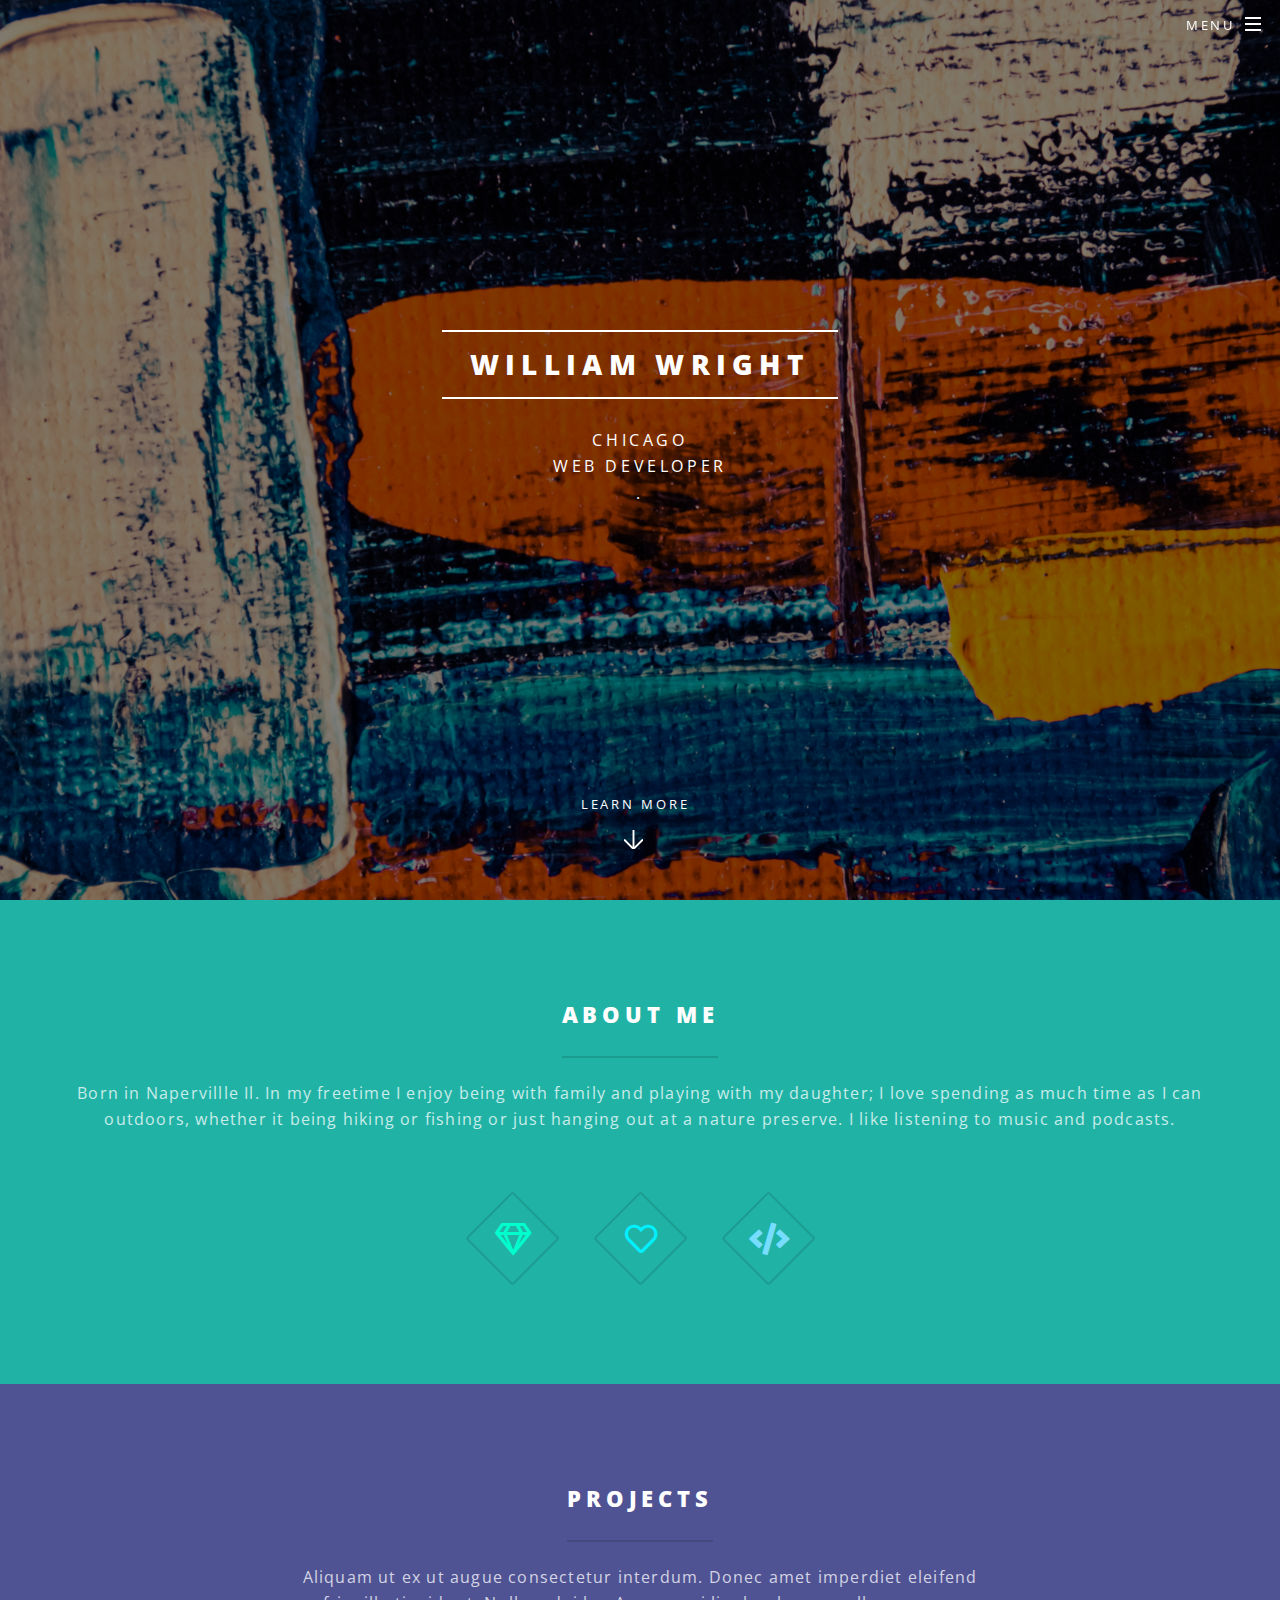
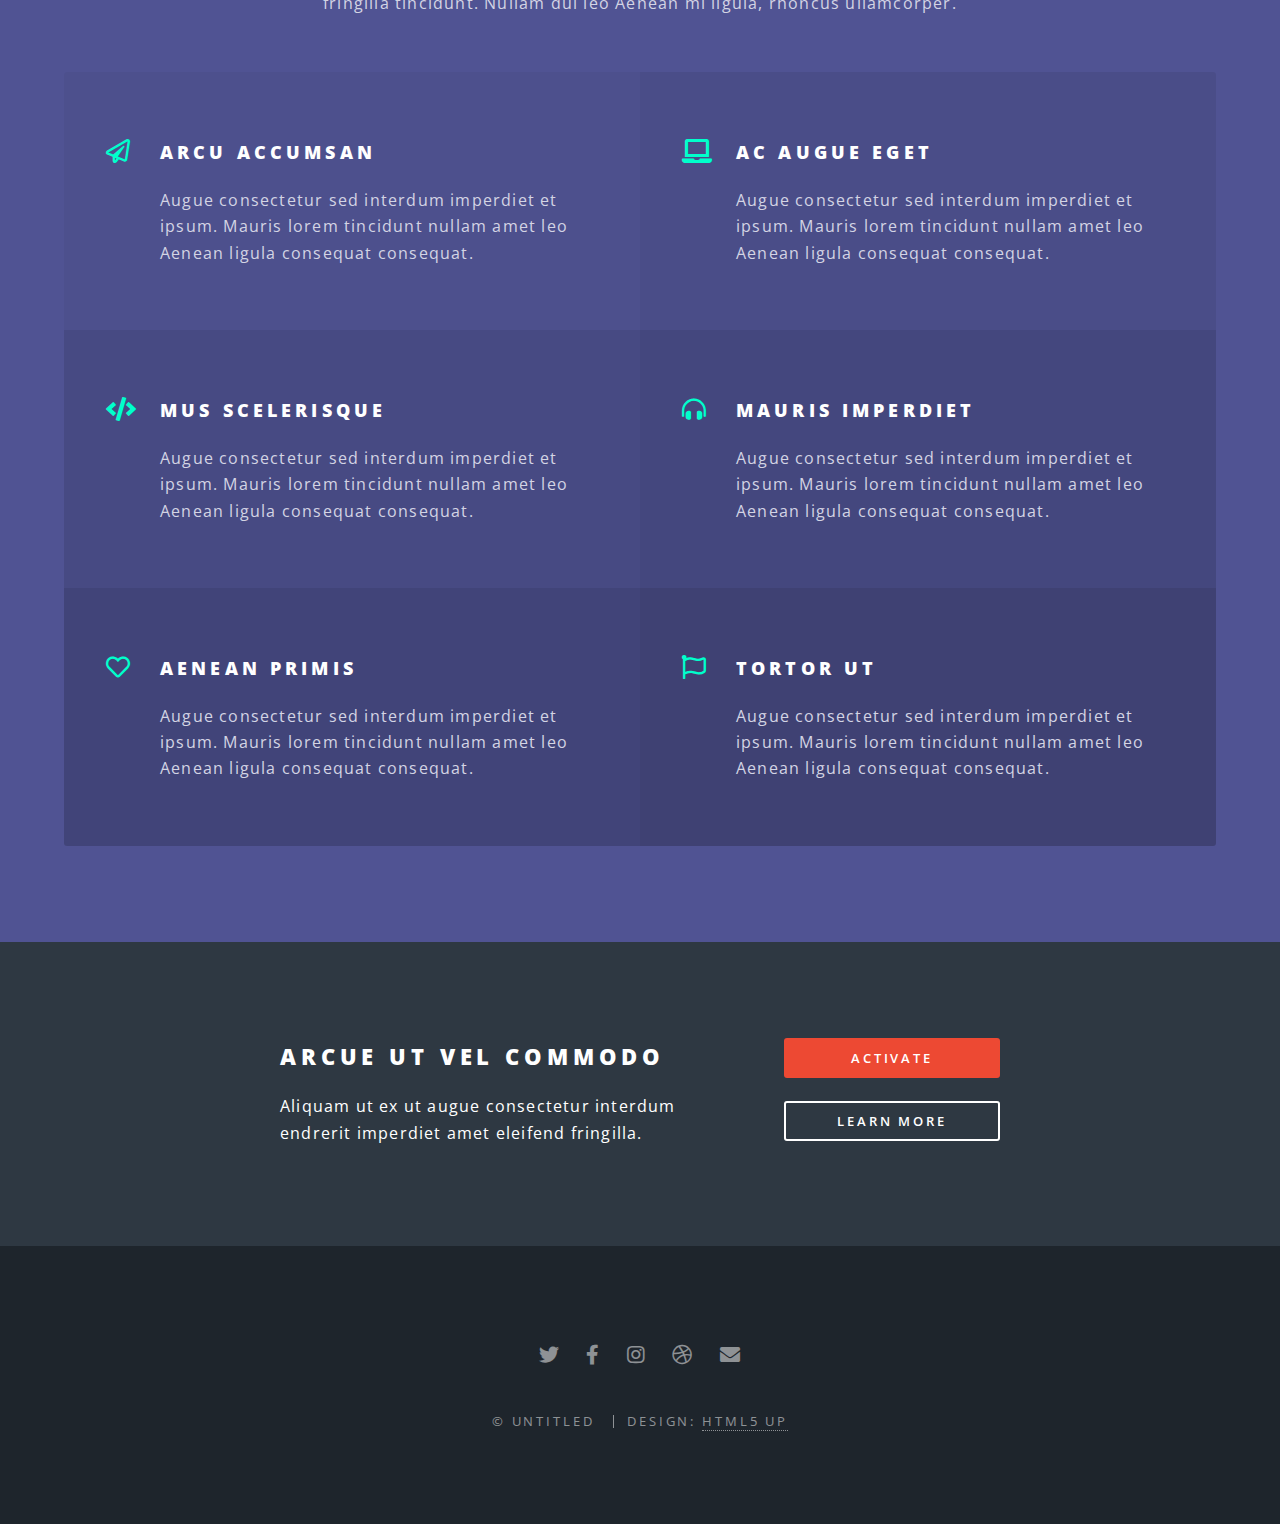
==== commit 5c0ebbd0: "Updated About Me, deleted section 2" ====
--- a/index.html
+++ b/index.html
@@ -5,170 +5,160 @@
 	Free for personal and commercial use under the CCA 3.0 license (html5up.net/license)
 -->
 <html>
-	<head>
-		<title>Spectral by HTML5 UP</title>
-		<meta charset="utf-8" />
-		<meta name="viewport" content="width=device-width, initial-scale=1, user-scalable=no" />
-		<link rel="stylesheet" href="assets/css/main.css" />
-		<noscript><link rel="stylesheet" href="assets/css/noscript.css" /></noscript>
-	</head>
-	<body class="landing is-preload">
 
-		<!-- Page Wrapper -->
-			<div id="page-wrapper">
+<head>
+	<title>William Wright</title>
+	<meta charset="utf-8" />
+	<meta name="viewport" content="width=device-width, initial-scale=1, user-scalable=no" />
+	<link rel="stylesheet" href="assets/css/main.css" />
+	<noscript>
+		<link rel="stylesheet" href="assets/css/noscript.css" />
+	</noscript>
+</head>
 
-				<!-- Header -->
-					<header id="header" class="alt">
-						<h1><a href="index.html">Spectral</a></h1>
-						<nav id="nav">
+<body class="landing is-preload">
+
+	<!-- Page Wrapper -->
+	<div id="page-wrapper">
+
+		<!-- Header -->
+		<header id="header" class="alt">
+			<h1><a href="index.html">William Wright</a></h1>
+			<nav id="nav">
+				<ul>
+					<li class="special">
+						<a href="#menu" class="menuToggle"><span>Menu</span></a>
+						<div id="menu">
 							<ul>
-								<li class="special">
-									<a href="#menu" class="menuToggle"><span>Menu</span></a>
-									<div id="menu">
-										<ul>
-											<li><a href="index.html">Home</a></li>
-											<li><a href="generic.html">Generic</a></li>
-											<li><a href="elements.html">Elements</a></li>
-											<li><a href="#">Sign Up</a></li>
-											<li><a href="#">Log In</a></li>
-										</ul>
-									</div>
-								</li>
-							</ul>
-						</nav>
-					</header>
-
-				<!-- Banner -->
-					<section id="banner">
-						<div class="inner">
-							<h2>Spectral</h2>
-							<p>Another fine responsive<br />
-							site template freebie<br />
-							crafted by <a href="http://html5up.net">HTML5 UP</a>.</p>
-							<ul class="actions special">
-								<li><a href="#" class="button primary">Activate</a></li>
+								<li><a href="index.html">Home</a></li>
+								<li><a href="generic.html">Generic</a></li>
+								<li><a href="elements.html">Elements</a></li>
+								<li><a href="#">Sign Up</a></li>
+								<li><a href="#">Log In</a></li>
 							</ul>
 						</div>
-						<a href="#one" class="more scrolly">Learn More</a>
-					</section>
+					</li>
+				</ul>
+			</nav>
+		</header>
 
-				<!-- One -->
-					<section id="one" class="wrapper style1 special">
-						<div class="inner">
-							<header class="major">
-								<h2>Arcu aliquet vel lobortis ata nisl<br />
-								eget augue amet aliquet nisl cep donec</h2>
-								<p>Aliquam ut ex ut augue consectetur interdum. Donec amet imperdiet eleifend<br />
-								fringilla tincidunt. Nullam dui leo Aenean mi ligula, rhoncus ullamcorper.</p>
-							</header>
-							<ul class="icons major">
-								<li><span class="icon fa-gem major style1"><span class="label">Lorem</span></span></li>
-								<li><span class="icon fa-heart major style2"><span class="label">Ipsum</span></span></li>
-								<li><span class="icon solid fa-code major style3"><span class="label">Dolor</span></span></li>
-							</ul>
-						</div>
-					</section>
+		<!-- Banner -->
+		<section id="banner">
+			<div class="inner">
+				<h2>William Wright</h2>
+				<p>Chicago<br />
+					Web Developer<br />
+					</a>.</p>
+				<ul class="actions special">
 
-				<!-- Two -->
-					<section id="two" class="wrapper alt style2">
-						<section class="spotlight">
-							<div class="image"><img src="images/pic01.jpg" alt="" /></div><div class="content">
-								<h2>Magna primis lobortis<br />
-								sed ullamcorper</h2>
-								<p>Aliquam ut ex ut augue consectetur interdum. Donec hendrerit imperdiet. Mauris eleifend fringilla nullam aenean mi ligula.</p>
-							</div>
-						</section>
-						<section class="spotlight">
-							<div class="image"><img src="images/pic02.jpg" alt="" /></div><div class="content">
-								<h2>Tortor dolore feugiat<br />
-								elementum magna</h2>
-								<p>Aliquam ut ex ut augue consectetur interdum. Donec hendrerit imperdiet. Mauris eleifend fringilla nullam aenean mi ligula.</p>
-							</div>
-						</section>
-						<section class="spotlight">
-							<div class="image"><img src="images/pic03.jpg" alt="" /></div><div class="content">
-								<h2>Augue eleifend aliquet<br />
-								sed condimentum</h2>
-								<p>Aliquam ut ex ut augue consectetur interdum. Donec hendrerit imperdiet. Mauris eleifend fringilla nullam aenean mi ligula.</p>
-							</div>
-						</section>
-					</section>
+				</ul>
+			</div>
+			<a href="#one" class="more scrolly">Learn More</a>
+		</section>
 
-				<!-- Three -->
-					<section id="three" class="wrapper style3 special">
-						<div class="inner">
-							<header class="major">
-								<h2>Accumsan mus tortor nunc aliquet</h2>
-								<p>Aliquam ut ex ut augue consectetur interdum. Donec amet imperdiet eleifend<br />
-								fringilla tincidunt. Nullam dui leo Aenean mi ligula, rhoncus ullamcorper.</p>
-							</header>
-							<ul class="features">
-								<li class="icon fa-paper-plane">
-									<h3>Arcu accumsan</h3>
-									<p>Augue consectetur sed interdum imperdiet et ipsum. Mauris lorem tincidunt nullam amet leo Aenean ligula consequat consequat.</p>
-								</li>
-								<li class="icon solid fa-laptop">
-									<h3>Ac Augue Eget</h3>
-									<p>Augue consectetur sed interdum imperdiet et ipsum. Mauris lorem tincidunt nullam amet leo Aenean ligula consequat consequat.</p>
-								</li>
-								<li class="icon solid fa-code">
-									<h3>Mus Scelerisque</h3>
-									<p>Augue consectetur sed interdum imperdiet et ipsum. Mauris lorem tincidunt nullam amet leo Aenean ligula consequat consequat.</p>
-								</li>
-								<li class="icon solid fa-headphones-alt">
-									<h3>Mauris Imperdiet</h3>
-									<p>Augue consectetur sed interdum imperdiet et ipsum. Mauris lorem tincidunt nullam amet leo Aenean ligula consequat consequat.</p>
-								</li>
-								<li class="icon fa-heart">
-									<h3>Aenean Primis</h3>
-									<p>Augue consectetur sed interdum imperdiet et ipsum. Mauris lorem tincidunt nullam amet leo Aenean ligula consequat consequat.</p>
-								</li>
-								<li class="icon fa-flag">
-									<h3>Tortor Ut</h3>
-									<p>Augue consectetur sed interdum imperdiet et ipsum. Mauris lorem tincidunt nullam amet leo Aenean ligula consequat consequat.</p>
-								</li>
-							</ul>
-						</div>
-					</section>
+		<!-- One -->
+		<section id="one" class="wrapper style1 special">
+			<div class="inner">
+				<header class="major">
+					<h2>About Me</h2>
+					<p>Born in Napervillle Il. In my freetime I enjoy being with family and playing
+						with my daughter; I love spending as much time as I can outdoors, whether it
+						being hiking or fishing or just hanging out at a nature preserve. I like
+						listening to music and podcasts.
+					</p>
+				</header>
+				<ul class="icons major">
+					<li><span class="icon fa-gem major style1"><span class="label">Lorem</span></span></li>
+					<li><span class="icon fa-heart major style2"><span class="label">Ipsum</span></span></li>
+					<li><span class="icon solid fa-code major style3"><span class="label">Dolor</span></span></li>
+				</ul>
+			</div>
+		</section>
 
-				<!-- CTA -->
-					<section id="cta" class="wrapper style4">
-						<div class="inner">
-							<header>
-								<h2>Arcue ut vel commodo</h2>
-								<p>Aliquam ut ex ut augue consectetur interdum endrerit imperdiet amet eleifend fringilla.</p>
-							</header>
-							<ul class="actions stacked">
-								<li><a href="#" class="button fit primary">Activate</a></li>
-								<li><a href="#" class="button fit">Learn More</a></li>
-							</ul>
-						</div>
-					</section>
 
-				<!-- Footer -->
-					<footer id="footer">
-						<ul class="icons">
-							<li><a href="#" class="icon brands fa-twitter"><span class="label">Twitter</span></a></li>
-							<li><a href="#" class="icon brands fa-facebook-f"><span class="label">Facebook</span></a></li>
-							<li><a href="#" class="icon brands fa-instagram"><span class="label">Instagram</span></a></li>
-							<li><a href="#" class="icon brands fa-dribbble"><span class="label">Dribbble</span></a></li>
-							<li><a href="#" class="icon solid fa-envelope"><span class="label">Email</span></a></li>
-						</ul>
-						<ul class="copyright">
-							<li>&copy; Untitled</li><li>Design: <a href="http://html5up.net">HTML5 UP</a></li>
-						</ul>
-					</footer>
+		<!-- Three -->
+		<section id="three" class="wrapper style3 special">
+			<div class="inner">
+				<header class="major">
+					<h2>Projects</h2>
+					<p>Aliquam ut ex ut augue consectetur interdum. Donec amet imperdiet eleifend<br />
+						fringilla tincidunt. Nullam dui leo Aenean mi ligula, rhoncus ullamcorper.</p>
+				</header>
+				<ul class="features">
+					<li class="icon fa-paper-plane">
+						<h3>Arcu accumsan</h3>
+						<p>Augue consectetur sed interdum imperdiet et ipsum. Mauris lorem tincidunt nullam amet leo Aenean ligula
+							consequat consequat.</p>
+					</li>
+					<li class="icon solid fa-laptop">
+						<h3>Ac Augue Eget</h3>
+						<p>Augue consectetur sed interdum imperdiet et ipsum. Mauris lorem tincidunt nullam amet leo Aenean ligula
+							consequat consequat.</p>
+					</li>
+					<li class="icon solid fa-code">
+						<h3>Mus Scelerisque</h3>
+						<p>Augue consectetur sed interdum imperdiet et ipsum. Mauris lorem tincidunt nullam amet leo Aenean ligula
+							consequat consequat.</p>
+					</li>
+					<li class="icon solid fa-headphones-alt">
+						<h3>Mauris Imperdiet</h3>
+						<p>Augue consectetur sed interdum imperdiet et ipsum. Mauris lorem tincidunt nullam amet leo Aenean ligula
+							consequat consequat.</p>
+					</li>
+					<li class="icon fa-heart">
+						<h3>Aenean Primis</h3>
+						<p>Augue consectetur sed interdum imperdiet et ipsum. Mauris lorem tincidunt nullam amet leo Aenean ligula
+							consequat consequat.</p>
+					</li>
+					<li class="icon fa-flag">
+						<h3>Tortor Ut</h3>
+						<p>Augue consectetur sed interdum imperdiet et ipsum. Mauris lorem tincidunt nullam amet leo Aenean ligula
+							consequat consequat.</p>
+					</li>
+				</ul>
+			</div>
+		</section>
 
+		<!-- CTA -->
+		<section id="cta" class="wrapper style4">
+			<div class="inner">
+				<header>
+					<h2>Arcue ut vel commodo</h2>
+					<p>Aliquam ut ex ut augue consectetur interdum endrerit imperdiet amet eleifend fringilla.</p>
+				</header>
+				<ul class="actions stacked">
+					<li><a href="#" class="button fit primary">Activate</a></li>
+					<li><a href="#" class="button fit">Learn More</a></li>
+				</ul>
 			</div>
+		</section>
 
-		<!-- Scripts -->
-			<script src="assets/js/jquery.min.js"></script>
-			<script src="assets/js/jquery.scrollex.min.js"></script>
-			<script src="assets/js/jquery.scrolly.min.js"></script>
-			<script src="assets/js/browser.min.js"></script>
-			<script src="assets/js/breakpoints.min.js"></script>
-			<script src="assets/js/util.js"></script>
-			<script src="assets/js/main.js"></script>
+		<!-- Footer -->
+		<footer id="footer">
+			<ul class="icons">
+				<li><a href="#" class="icon brands fa-twitter"><span class="label">Twitter</span></a></li>
+				<li><a href="#" class="icon brands fa-facebook-f"><span class="label">Facebook</span></a></li>
+				<li><a href="#" class="icon brands fa-instagram"><span class="label">Instagram</span></a></li>
+				<li><a href="#" class="icon brands fa-dribbble"><span class="label">Dribbble</span></a></li>
+				<li><a href="#" class="icon solid fa-envelope"><span class="label">Email</span></a></li>
+			</ul>
+			<ul class="copyright">
+				<li>&copy; Untitled</li>
+				<li>Design: <a href="http://html5up.net">HTML5 UP</a></li>
+			</ul>
+		</footer>
 
-	</body>
+	</div>
+
+	<!-- Scripts -->
+	<script src="assets/js/jquery.min.js"></script>
+	<script src="assets/js/jquery.scrollex.min.js"></script>
+	<script src="assets/js/jquery.scrolly.min.js"></script>
+	<script src="assets/js/browser.min.js"></script>
+	<script src="assets/js/breakpoints.min.js"></script>
+	<script src="assets/js/util.js"></script>
+	<script src="assets/js/main.js"></script>
+
+</body>
+
 </html>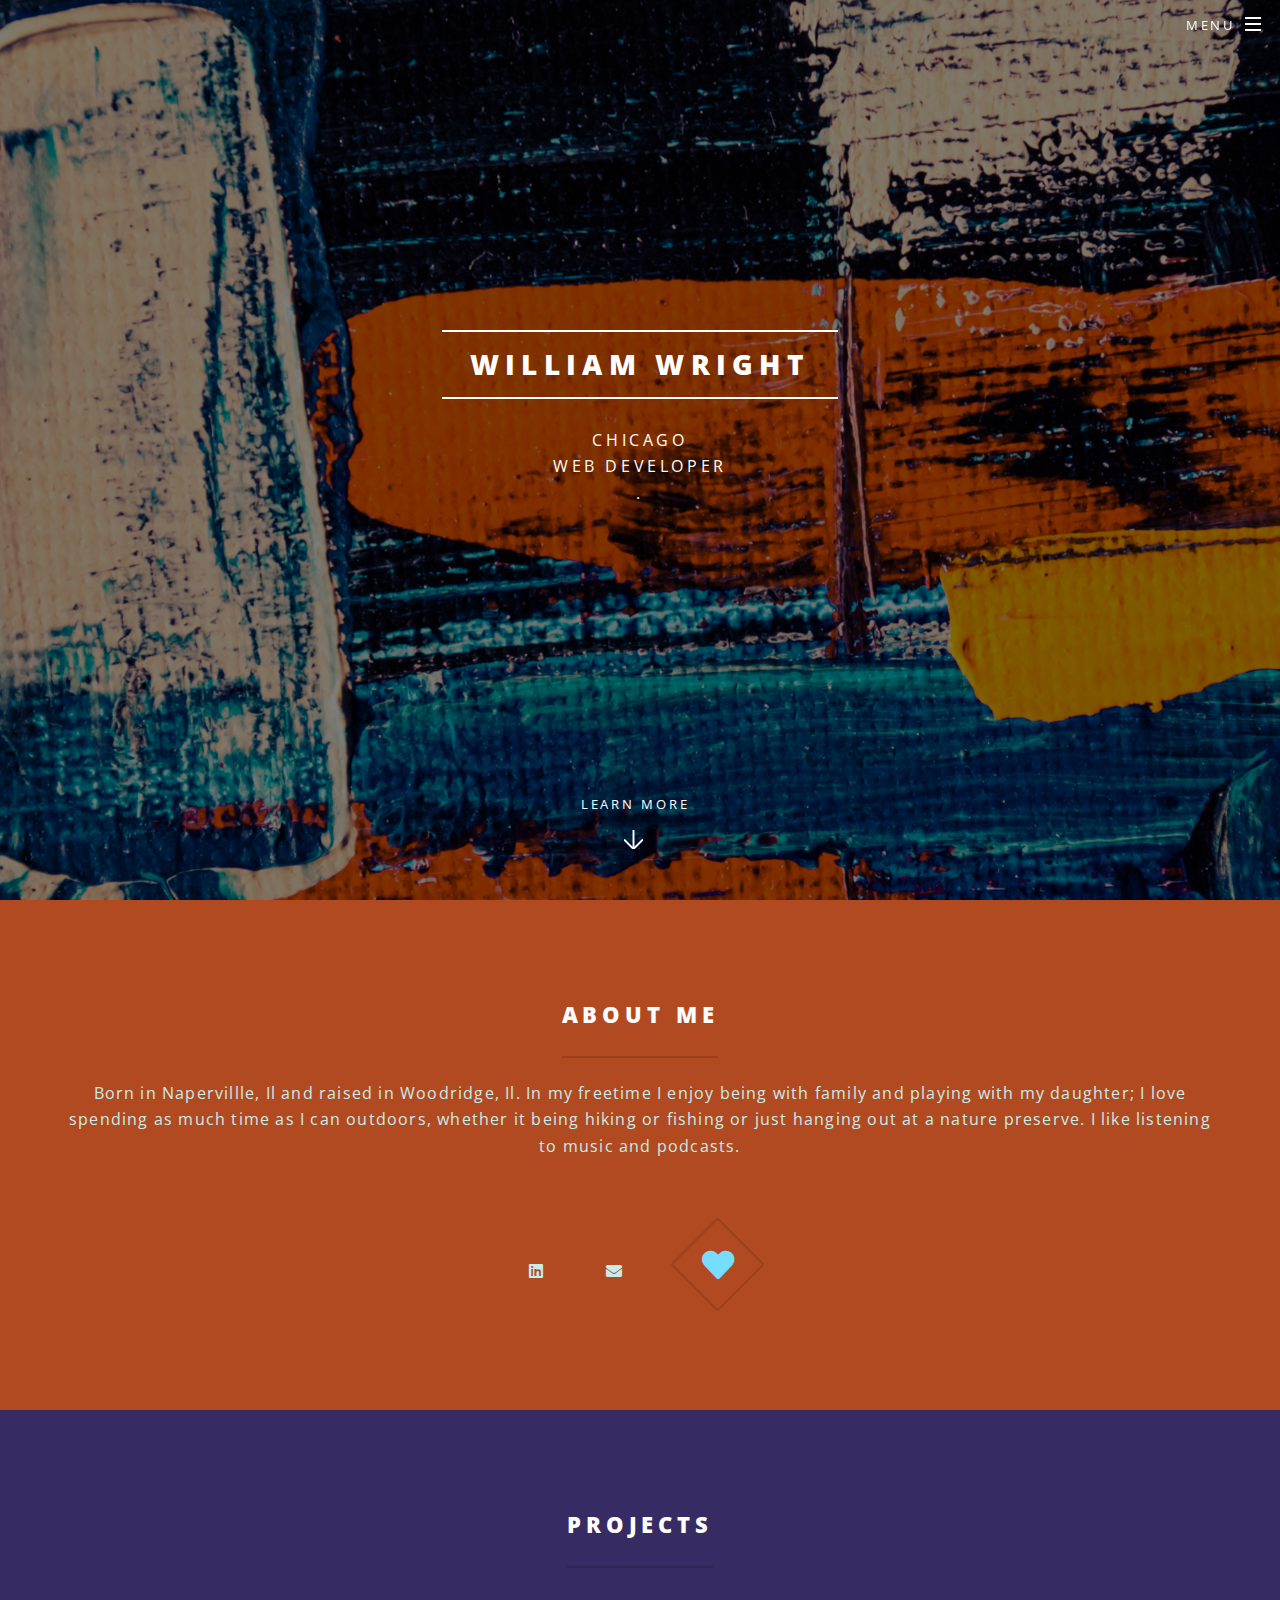
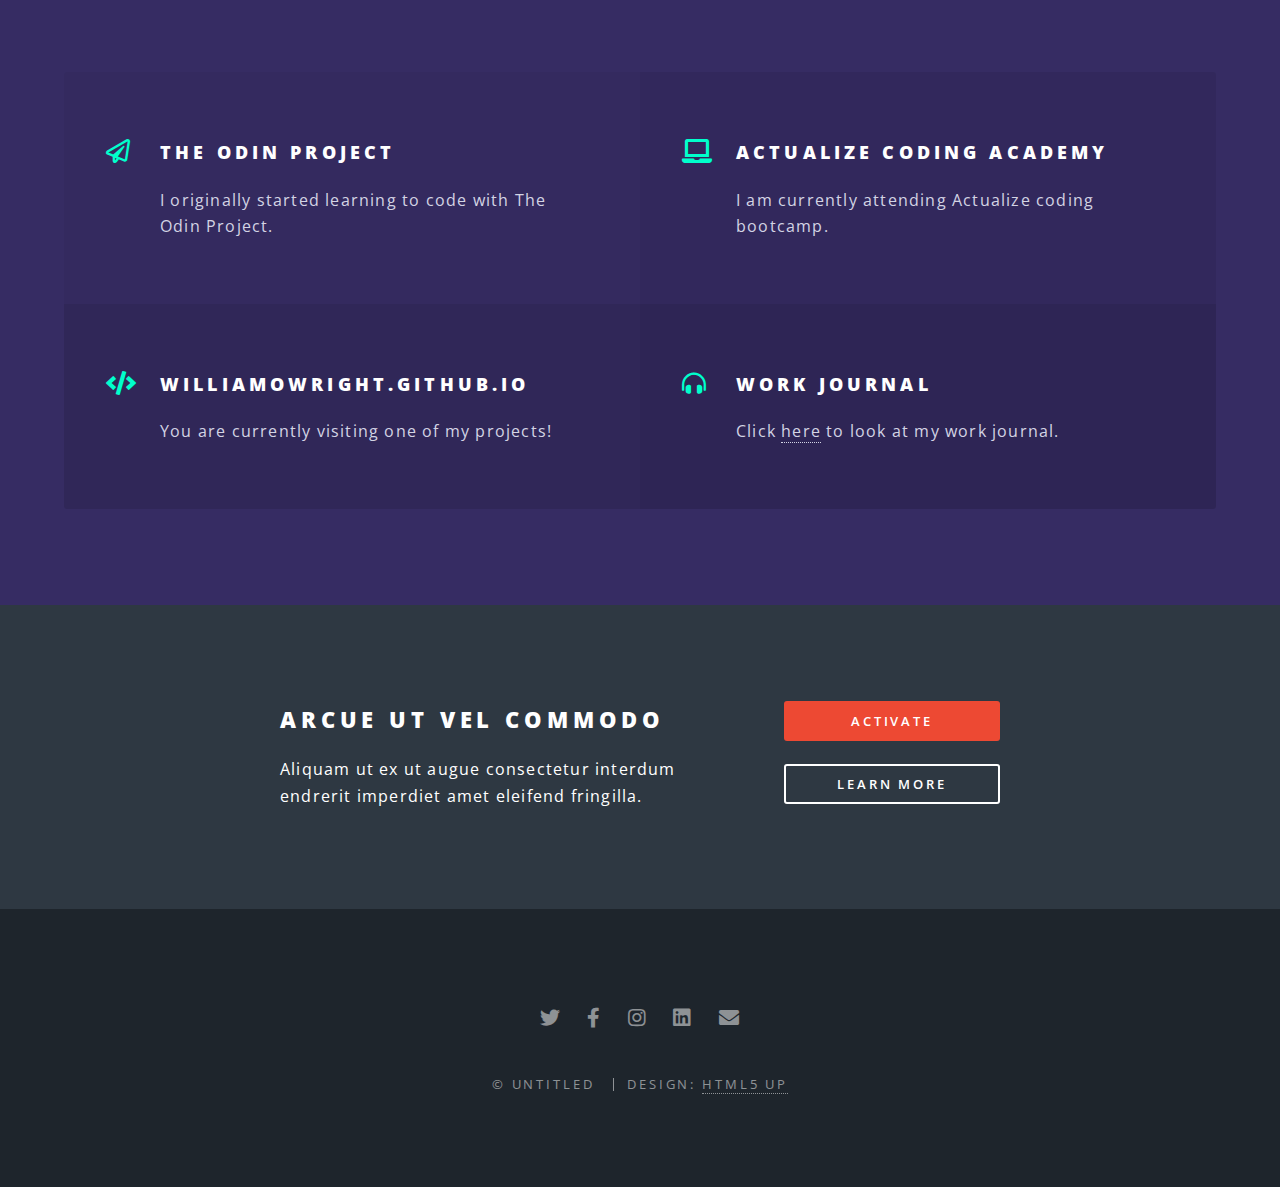
==== commit 44a26a9e: "Deleted two boxes from project section" ====
--- a/index.html
+++ b/index.html
@@ -61,16 +61,17 @@
 			<div class="inner">
 				<header class="major">
 					<h2>About Me</h2>
-					<p>Born in Napervillle Il. In my freetime I enjoy being with family and playing
+					<p>Born in Napervillle, Il and raised in Woodridge, Il. In my freetime I enjoy being with family and playing
 						with my daughter; I love spending as much time as I can outdoors, whether it
 						being hiking or fishing or just hanging out at a nature preserve. I like
 						listening to music and podcasts.
 					</p>
 				</header>
 				<ul class="icons major">
-					<li><span class="icon fa-gem major style1"><span class="label">Lorem</span></span></li>
-					<li><span class="icon fa-heart major style2"><span class="label">Ipsum</span></span></li>
-					<li><span class="icon solid fa-code major style3"><span class="label">Dolor</span></span></li>
+					<li><a href="https://www.linkedin.com/in/williamwright97/" class="icon brands fa-linkedin"><span
+								class="label">Dolor</span></a></li>
+					<li><a href="#" class="icon solid fa-envelope"><span class="label">Email</span></a></li>
+					<li><span class="icon solid fa-heart major style3"><span class="label">Dolor</span></span></li>
 				</ul>
 			</div>
 		</section>
@@ -81,39 +82,26 @@
 			<div class="inner">
 				<header class="major">
 					<h2>Projects</h2>
-					<p>Aliquam ut ex ut augue consectetur interdum. Donec amet imperdiet eleifend<br />
-						fringilla tincidunt. Nullam dui leo Aenean mi ligula, rhoncus ullamcorper.</p>
+					<p><br />
+					</p>
 				</header>
 				<ul class="features">
 					<li class="icon fa-paper-plane">
-						<h3>Arcu accumsan</h3>
-						<p>Augue consectetur sed interdum imperdiet et ipsum. Mauris lorem tincidunt nullam amet leo Aenean ligula
-							consequat consequat.</p>
+						<h3>The Odin Project</h3>
+						<p>I originally started learning to code with The Odin Project.</p>
 					</li>
 					<li class="icon solid fa-laptop">
-						<h3>Ac Augue Eget</h3>
-						<p>Augue consectetur sed interdum imperdiet et ipsum. Mauris lorem tincidunt nullam amet leo Aenean ligula
-							consequat consequat.</p>
+						<h3>Actualize Coding Academy</h3>
+						<p>I am currently attending Actualize coding bootcamp.</p>
 					</li>
 					<li class="icon solid fa-code">
-						<h3>Mus Scelerisque</h3>
-						<p>Augue consectetur sed interdum imperdiet et ipsum. Mauris lorem tincidunt nullam amet leo Aenean ligula
-							consequat consequat.</p>
+						<h3>williamowright.github.io</h3>
+						<p>You are currently visiting one of my projects!</p>
 					</li>
 					<li class="icon solid fa-headphones-alt">
-						<h3>Mauris Imperdiet</h3>
-						<p>Augue consectetur sed interdum imperdiet et ipsum. Mauris lorem tincidunt nullam amet leo Aenean ligula
-							consequat consequat.</p>
-					</li>
-					<li class="icon fa-heart">
-						<h3>Aenean Primis</h3>
-						<p>Augue consectetur sed interdum imperdiet et ipsum. Mauris lorem tincidunt nullam amet leo Aenean ligula
-							consequat consequat.</p>
-					</li>
-					<li class="icon fa-flag">
-						<h3>Tortor Ut</h3>
-						<p>Augue consectetur sed interdum imperdiet et ipsum. Mauris lorem tincidunt nullam amet leo Aenean ligula
-							consequat consequat.</p>
+						<h3>Work Journal</h3>
+						<p>Click <a href="https://gist.github.com/williamowright/21e83ec7f32de3dd3857d358665d28d0">here</a> to look
+							at my work journal.</p>
 					</li>
 				</ul>
 			</div>
@@ -139,7 +127,7 @@
 				<li><a href="#" class="icon brands fa-twitter"><span class="label">Twitter</span></a></li>
 				<li><a href="#" class="icon brands fa-facebook-f"><span class="label">Facebook</span></a></li>
 				<li><a href="#" class="icon brands fa-instagram"><span class="label">Instagram</span></a></li>
-				<li><a href="#" class="icon brands fa-dribbble"><span class="label">Dribbble</span></a></li>
+				<li><a href="#" class="icon brands fa-linkedin"><span class="label">Dribbble</span></a></li>
 				<li><a href="#" class="icon solid fa-envelope"><span class="label">Email</span></a></li>
 			</ul>
 			<ul class="copyright">
--- a/assets/css/main.css
+++ b/assets/css/main.css
@@ -1,10 +1,10 @@
 @import url(fontawesome-all.min.css);
 @import url("https://fonts.googleapis.com/css?family=Open+Sans:400,400italic,600,600italic,800,800italic");
 
-/*
-	Spectral by HTML5 UP
-	html5up.net | @ajlkn
-	Free for personal and commercial use under the CCA 3.0 license (html5up.net/license)
+/*
+	Spectral by HTML5 UP
+	html5up.net | @ajlkn
+	Free for personal and commercial use under the CCA 3.0 license (html5up.net/license)
 */
 
 html, body, div, span, applet, object,
@@ -102,7 +102,7 @@
 		}
 
 	body, input, select, textarea {
-		color: #fff;
+		color: rgb(255, 255, 255);
 		font-family: "Open Sans", Helvetica, sans-serif;
 		font-size: 15pt;
 		font-weight: 400;
@@ -2817,7 +2817,7 @@
 		}
 
 		.wrapper.style1 {
-			background-color: #21b2a6;
+			background-color: #b24a21;
 			color: #c8ece9;
 		}
 
@@ -2980,7 +2980,7 @@
 		}
 
 		.wrapper.style3 {
-			background-color: #505393;
+			background-color: #362c63;
 			color: #d3d4e4;
 		}
 
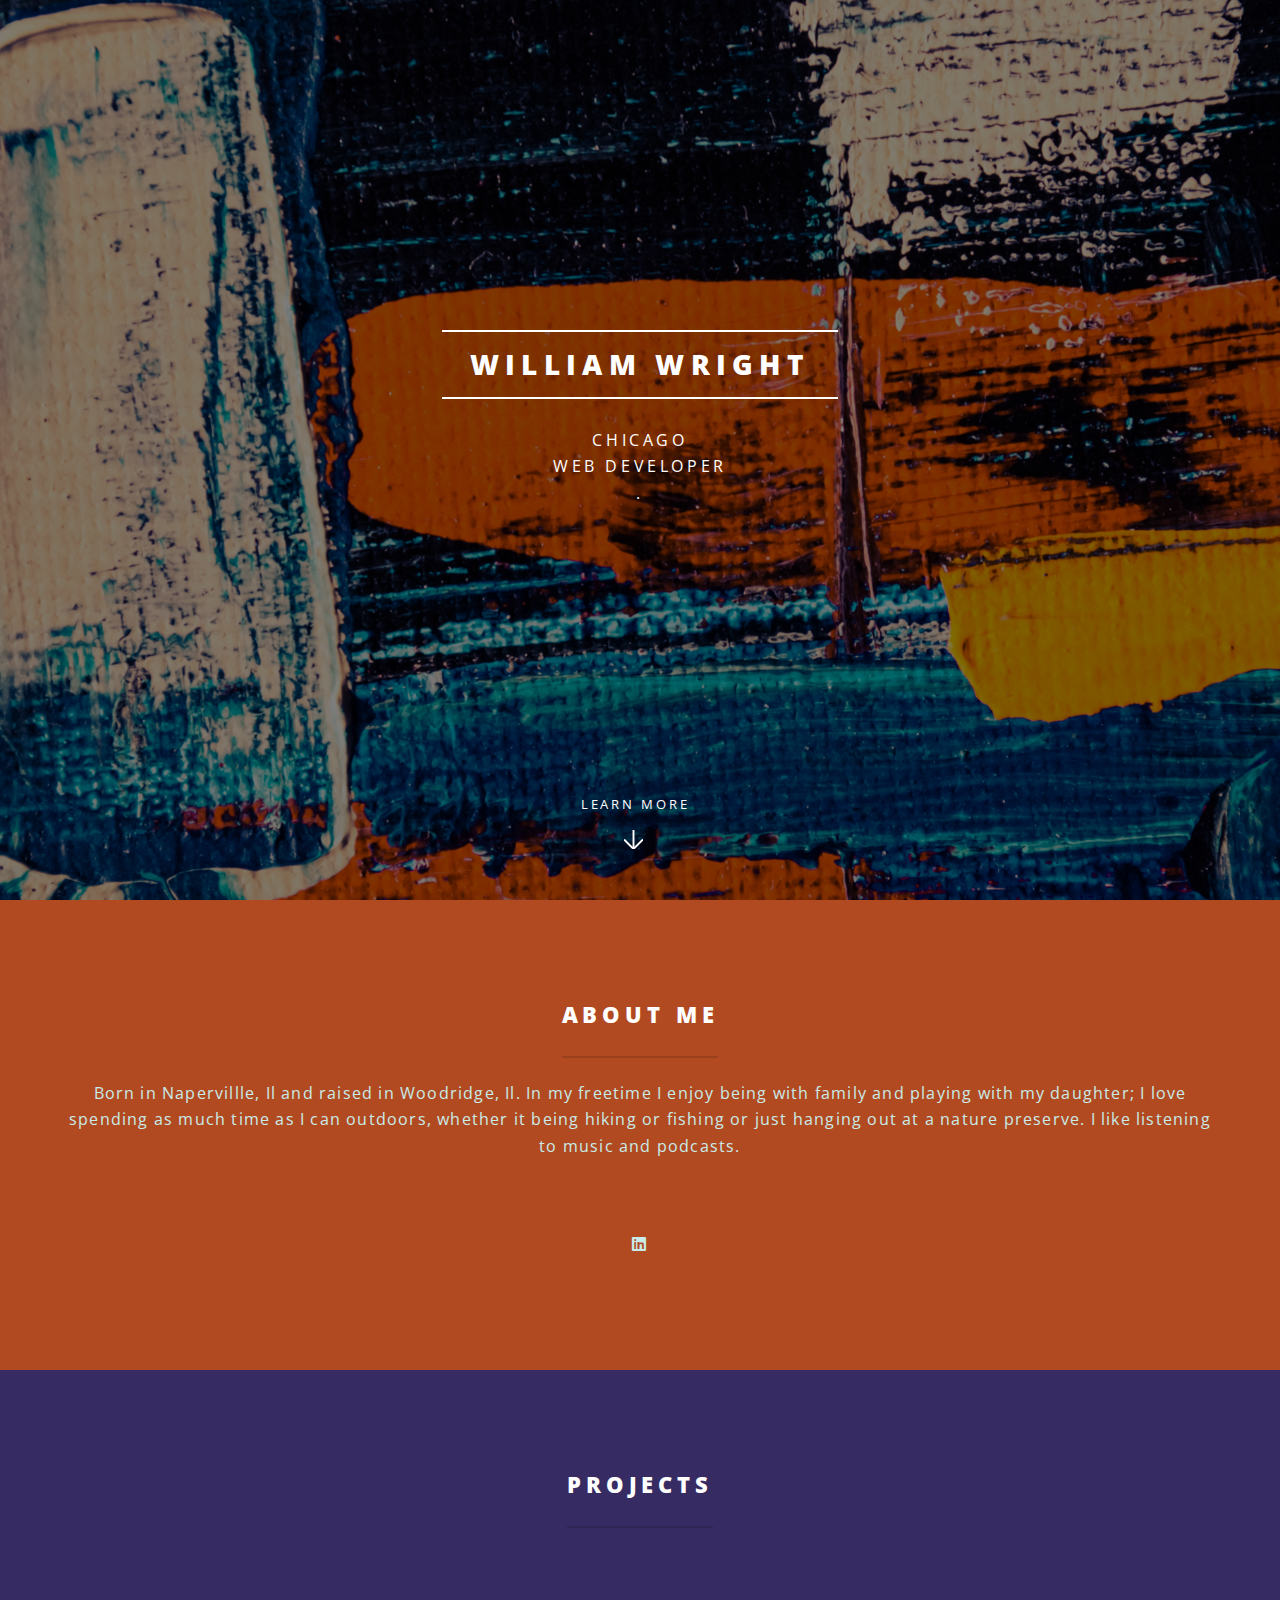
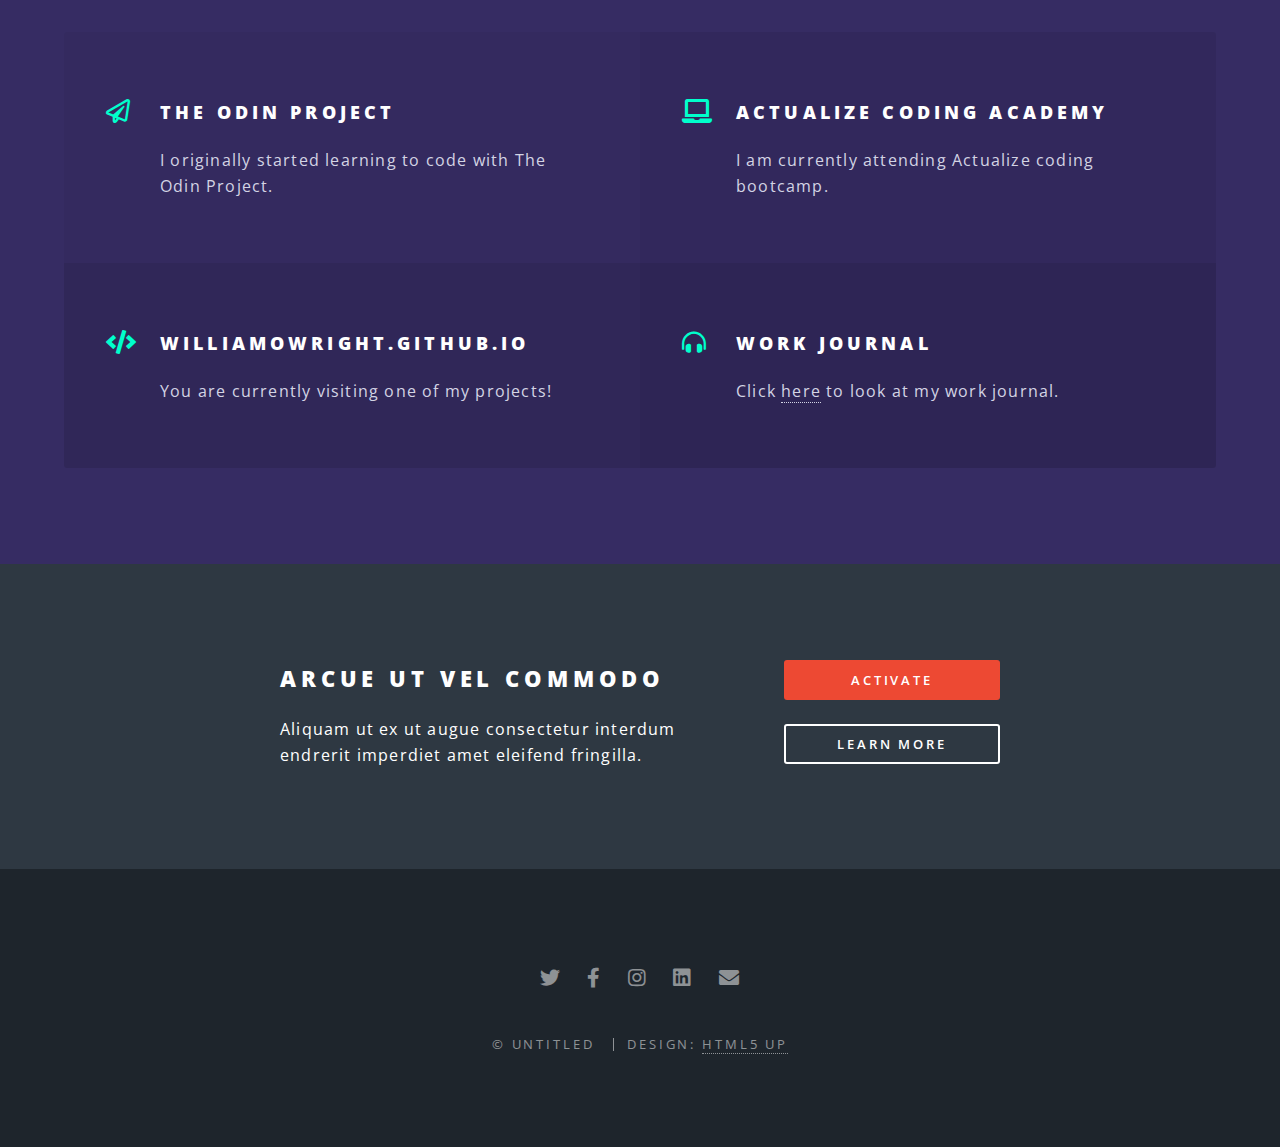
==== commit 11d666ca: "Got rid of menu" ====
--- a/index.html
+++ b/index.html
@@ -21,26 +21,6 @@
 	<!-- Page Wrapper -->
 	<div id="page-wrapper">
 
-		<!-- Header -->
-		<header id="header" class="alt">
-			<h1><a href="index.html">William Wright</a></h1>
-			<nav id="nav">
-				<ul>
-					<li class="special">
-						<a href="#menu" class="menuToggle"><span>Menu</span></a>
-						<div id="menu">
-							<ul>
-								<li><a href="index.html">Home</a></li>
-								<li><a href="generic.html">Generic</a></li>
-								<li><a href="elements.html">Elements</a></li>
-								<li><a href="#">Sign Up</a></li>
-								<li><a href="#">Log In</a></li>
-							</ul>
-						</div>
-					</li>
-				</ul>
-			</nav>
-		</header>
 
 		<!-- Banner -->
 		<section id="banner">
@@ -68,10 +48,10 @@
 					</p>
 				</header>
 				<ul class="icons major">
-					<li><a href="https://www.linkedin.com/in/williamwright97/" class="icon brands fa-linkedin"><span
-								class="label">Dolor</span></a></li>
-					<li><a href="#" class="icon solid fa-envelope"><span class="label">Email</span></a></li>
-					<li><span class="icon solid fa-heart major style3"><span class="label">Dolor</span></span></li>
+					<li><a href="#" class="#"><span class="label"></span></a></li>
+					<li><a href="ttps://www.linkedin.com/in/williamwright97/" class="icon brands fa-linkedin"><span
+								class="label">linkedin</span></a></li>
+					<li><span class="#"><span class="label"></span></span></li>
 				</ul>
 			</div>
 		</section>
--- a/assets/css/main.css
+++ b/assets/css/main.css
@@ -2023,7 +2023,7 @@
 			font-style: normal;
 			font-variant: normal;
 			text-rendering: auto;
-			line-height: 1;
+			line-height: 15;
 			text-transform: none !important;
 			font-family: 'Font Awesome 5 Free';
 			font-weight: 400;
@@ -2053,7 +2053,7 @@
 			border-radius: 3px;
 			border: solid 2px #fff;
 			display: inline-block;
-			font-size: 1.35em;
+			font-size: 2.35em;
 			height: calc(3em + 2px);
 			line-height: 3em;
 			text-align: center;
@@ -2072,7 +2072,7 @@
 			@media screen and (max-width: 736px) {
 
 				.icon.major {
-					font-size: 1em;
+					font-size: 100em;
 				}
 
 			}
@@ -2082,7 +2082,7 @@
 		}
 
 		.icon.style2 {
-			color: #00f0ff;
+			color: #659297;
 		}
 
 		.icon.style3 {
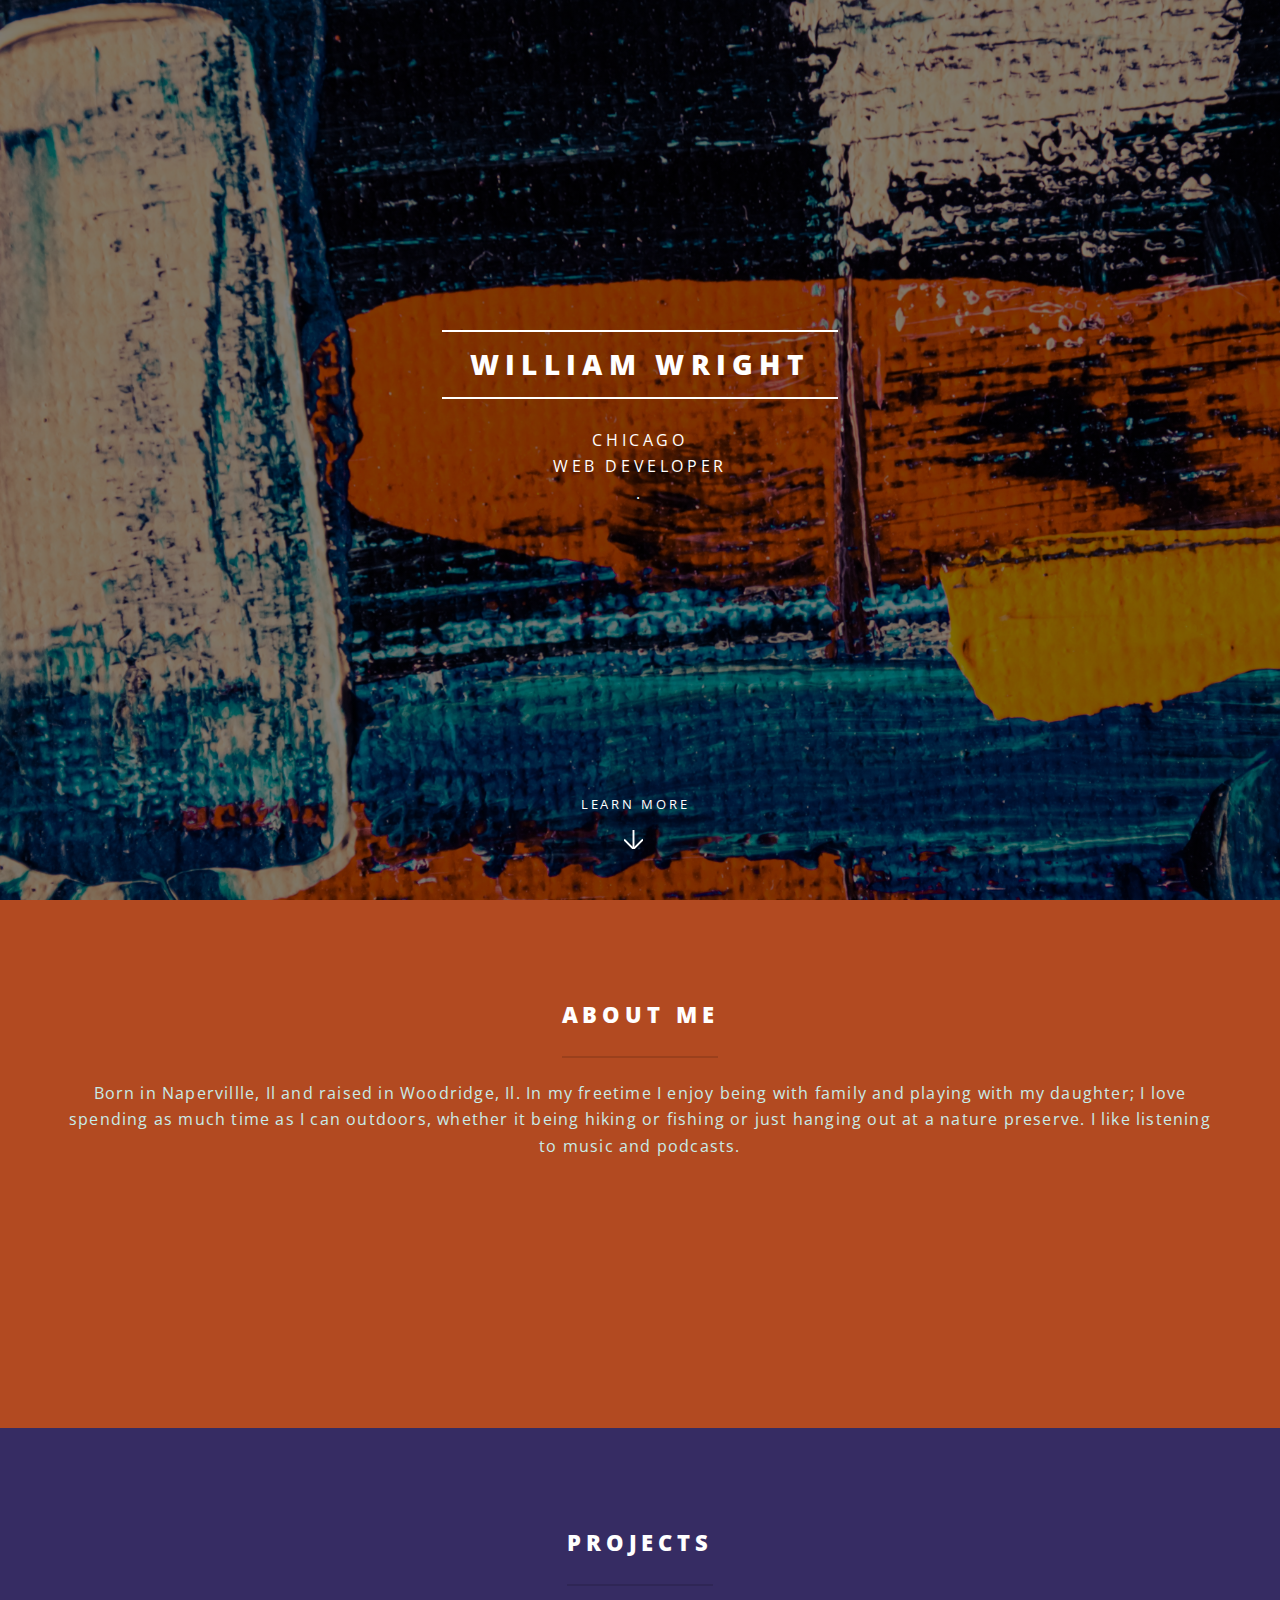
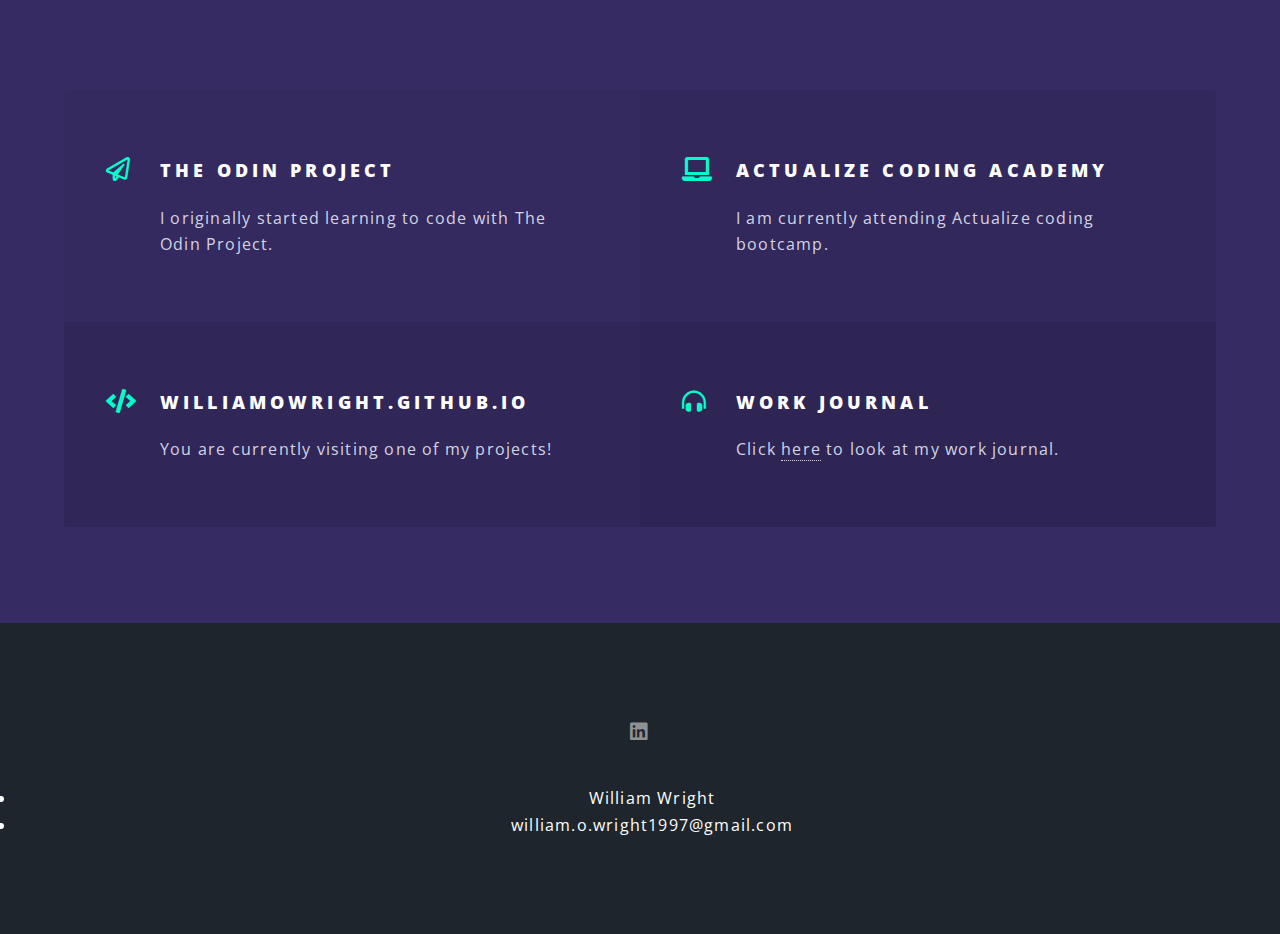
==== commit d3a427b0: "Got rid of unneccessary icons" ====
--- a/index.html
+++ b/index.html
@@ -49,8 +49,7 @@
 				</header>
 				<ul class="icons major">
 					<li><a href="#" class="#"><span class="label"></span></a></li>
-					<li><a href="ttps://www.linkedin.com/in/williamwright97/" class="icon brands fa-linkedin"><span
-								class="label">linkedin</span></a></li>
+					<ul><a href="#" class=""><span class="label"></span></a></ul>
 					<li><span class="#"><span class="label"></span></span></li>
 				</ul>
 			</div>
@@ -87,32 +86,21 @@
 			</div>
 		</section>
 
-		<!-- CTA -->
-		<section id="cta" class="wrapper style4">
-			<div class="inner">
-				<header>
-					<h2>Arcue ut vel commodo</h2>
-					<p>Aliquam ut ex ut augue consectetur interdum endrerit imperdiet amet eleifend fringilla.</p>
-				</header>
-				<ul class="actions stacked">
-					<li><a href="#" class="button fit primary">Activate</a></li>
-					<li><a href="#" class="button fit">Learn More</a></li>
-				</ul>
-			</div>
-		</section>
 
 		<!-- Footer -->
 		<footer id="footer">
 			<ul class="icons">
-				<li><a href="#" class="icon brands fa-twitter"><span class="label">Twitter</span></a></li>
-				<li><a href="#" class="icon brands fa-facebook-f"><span class="label">Facebook</span></a></li>
-				<li><a href="#" class="icon brands fa-instagram"><span class="label">Instagram</span></a></li>
-				<li><a href="#" class="icon brands fa-linkedin"><span class="label">Dribbble</span></a></li>
+				<!----
+				<li><a href="#" class="icon brands fa-twitter"><span class="label">Twitter</span></a></li> -->
+				<li><a href="https://www.linkedin.com/in/williamwright97/" class="icon brands fa-linkedin"><span
+							class="label">Dribbble</span></a></li>
+				<!----
 				<li><a href="#" class="icon solid fa-envelope"><span class="label">Email</span></a></li>
+							-->
 			</ul>
-			<ul class="copyright">
-				<li>&copy; Untitled</li>
-				<li>Design: <a href="http://html5up.net">HTML5 UP</a></li>
+			<ul class="label">
+				<li>William Wright</li>
+				<li>william.o.wright1997@gmail.com</li>
 			</ul>
 		</footer>
 
--- a/assets/css/main.css
+++ b/assets/css/main.css
@@ -2054,10 +2054,10 @@
 			border: solid 2px #fff;
 			display: inline-block;
 			font-size: 2.35em;
-			height: calc(3em + 2px);
+			height: calc(6em + 4px);
 			line-height: 3em;
 			text-align: center;
-			width: calc(3em + 2px);
+			width: calc(6em + 4px);
 		}
 
 			.icon.major:before {
@@ -2072,7 +2072,7 @@
 			@media screen and (max-width: 736px) {
 
 				.icon.major {
-					font-size: 100em;
+					font-size: 1000em;
 				}
 
 			}
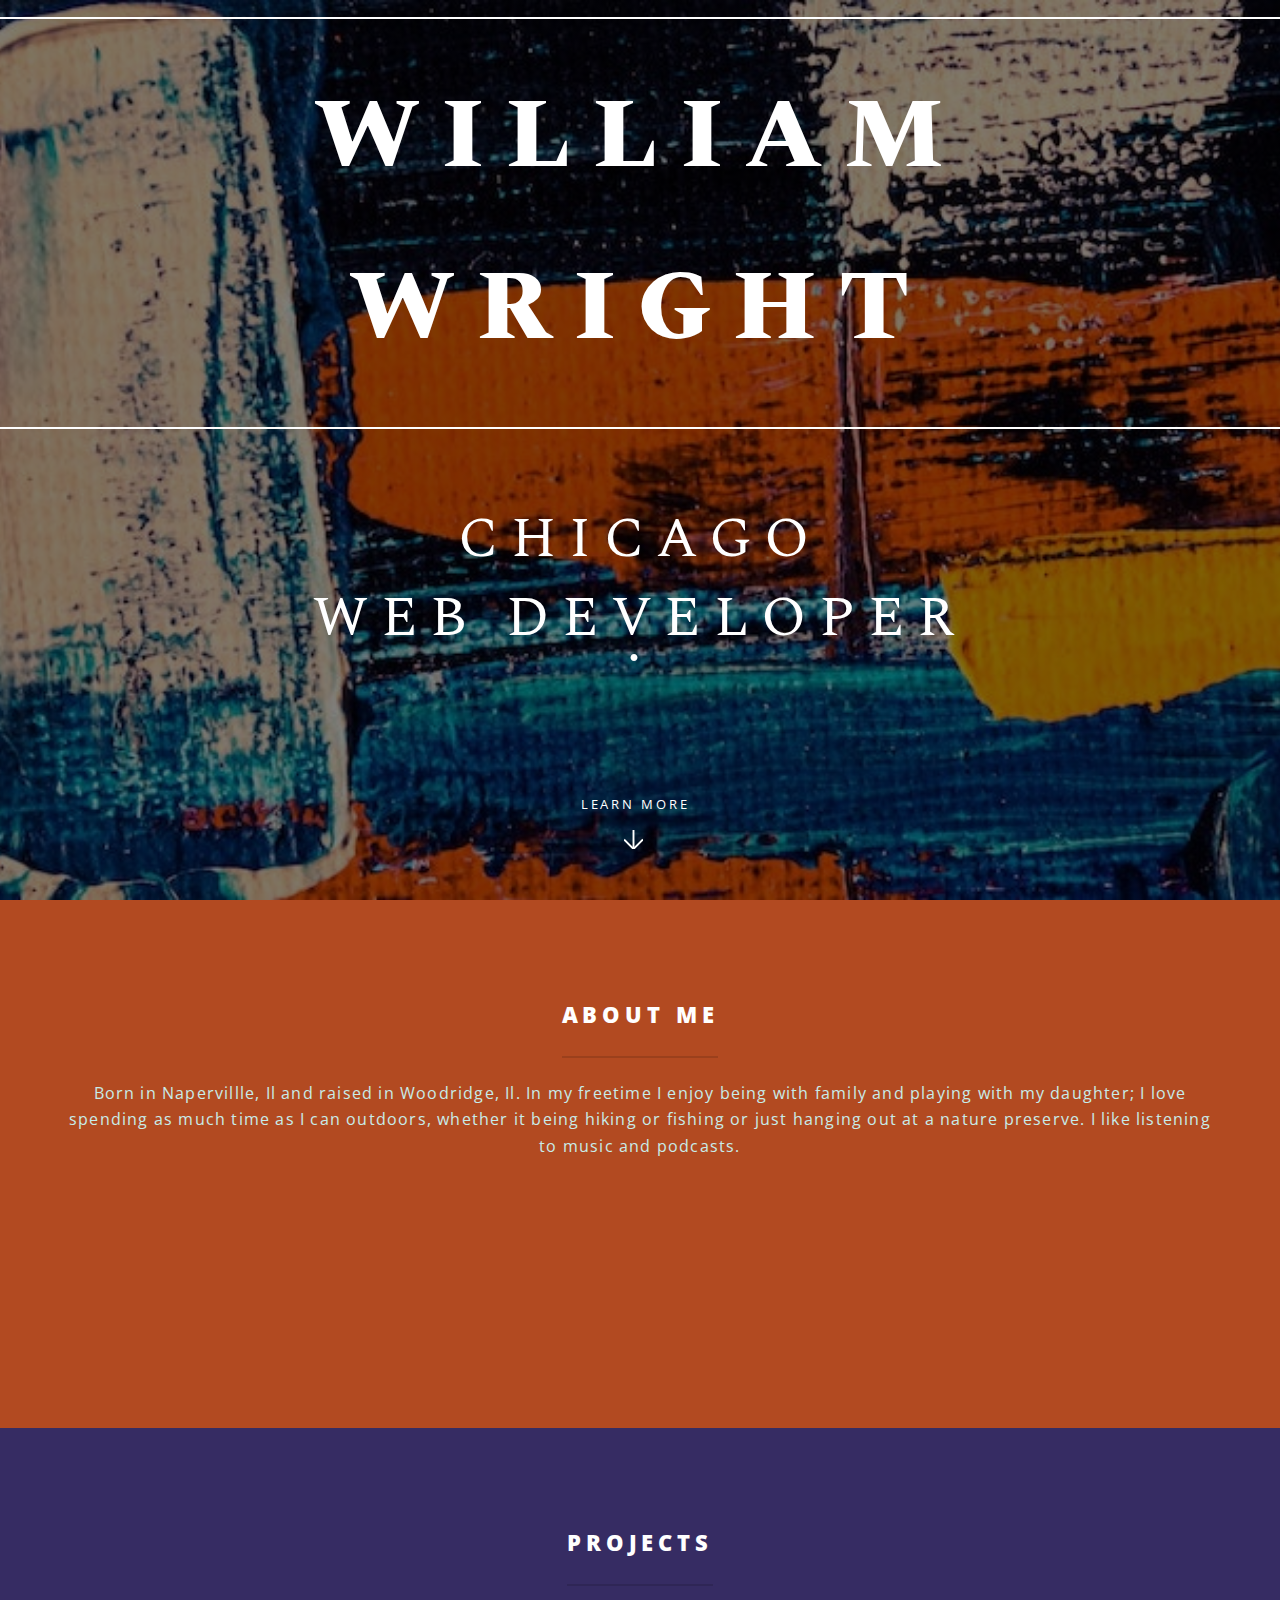
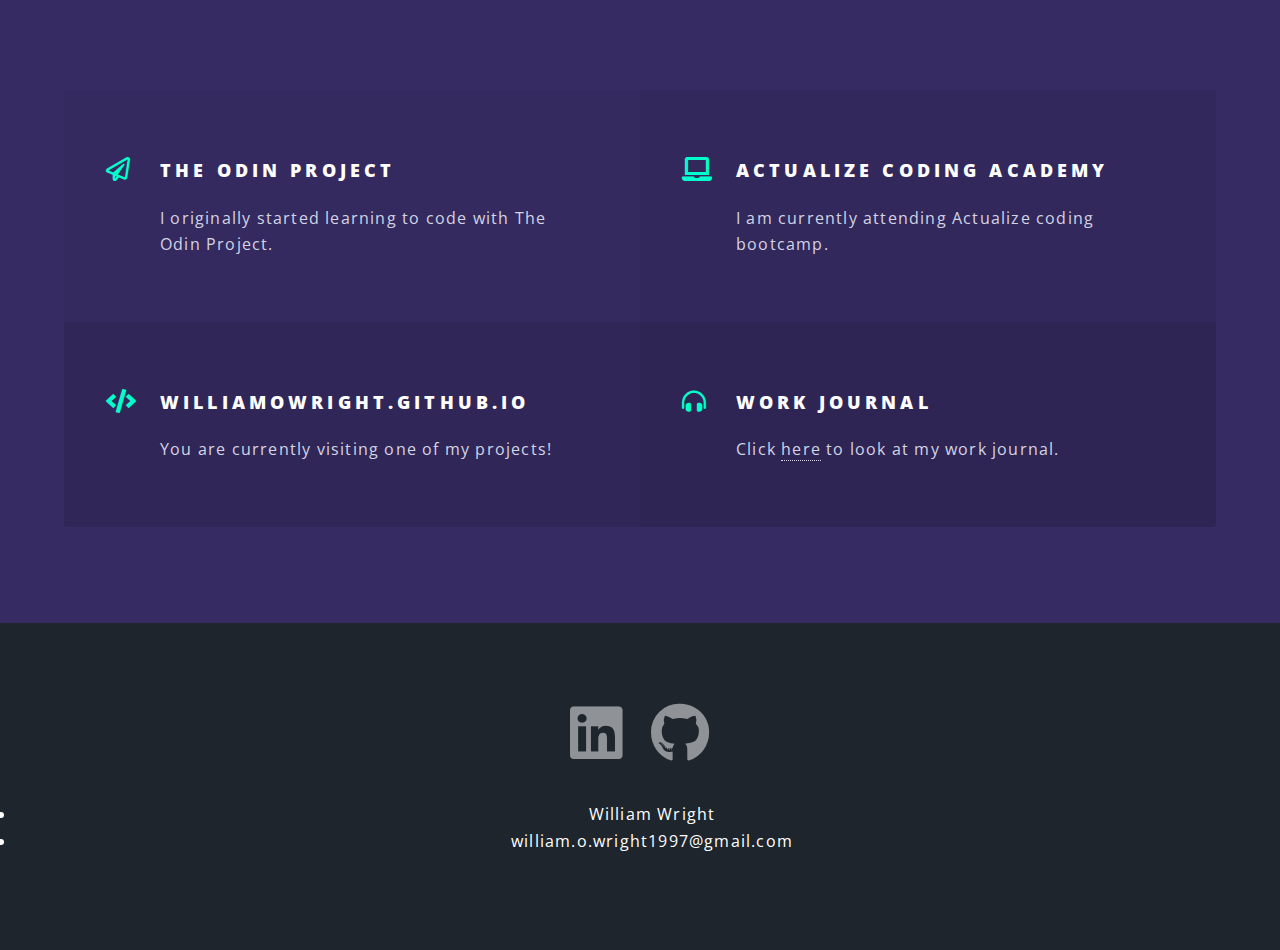
==== commit 89833516: "Changed font of header, added github link next to Linkedin" ====
--- a/index.html
+++ b/index.html
@@ -7,6 +7,9 @@
 <html>
 
 <head>
+	<link rel="preconnect" href="https://fonts.googleapis.com">
+	<link rel="preconnect" href="https://fonts.gstatic.com" crossorigin>
+	<link href="https://fonts.googleapis.com/css2?family=Spectral+SC:ital,wght@1,700&display=swap" rel="stylesheet">
 	<title>William Wright</title>
 	<meta charset="utf-8" />
 	<meta name="viewport" content="width=device-width, initial-scale=1, user-scalable=no" />
@@ -24,11 +27,13 @@
 
 		<!-- Banner -->
 		<section id="banner">
-			<div class="inner">
+			<div class="namehead">
 				<h2>William Wright</h2>
 				<p>Chicago<br />
+					<br /><br />
 					Web Developer<br />
-					</a>.</p>
+					</a>.
+				</p>
 				<ul class="actions special">
 
 				</ul>
@@ -92,28 +97,26 @@
 			<ul class="icons">
 				<!----
 				<li><a href="#" class="icon brands fa-twitter"><span class="label">Twitter</span></a></li> -->
-				<li><a href="https://www.linkedin.com/in/williamwright97/" class="icon brands fa-linkedin"><span
+				<li><a href="https://www.linkedin.com/in/williamwright97/" class="icon brands fa-linkedin"
+						style="font-size: 3em;"><span class="label">Dribbble</span></a></li>
+				<li><a href="https://github.com/williamowright" class="icon brands fa-github" style="font-size: 3em;"><span
 							class="label">Dribbble</span></a></li>
 				<!----
 				<li><a href="#" class="icon solid fa-envelope"><span class="label">Email</span></a></li>
 							-->
 			</ul>
 			<ul class="label">
-				<li>William Wright</li>
+				<li>William Wright </li>
 				<li>william.o.wright1997@gmail.com</li>
 			</ul>
-		</footer>
-
-	</div>
-
-	<!-- Scripts -->
-	<script src="assets/js/jquery.min.js"></script>
-	<script src="assets/js/jquery.scrollex.min.js"></script>
-	<script src="assets/js/jquery.scrolly.min.js"></script>
-	<script src="assets/js/browser.min.js"></script>
-	<script src="assets/js/breakpoints.min.js"></script>
-	<script src="assets/js/util.js"></script>
-	<script src="assets/js/main.js"></script>
+		</footer <!-- Scripts -->
+		<script src="assets/js/jquery.min.js"></script>
+		<script src="assets/js/jquery.scrollex.min.js"></script>
+		<script src="assets/js/jquery.scrolly.min.js"></script>
+		<script src="assets/js/browser.min.js"></script>
+		<script src="assets/js/breakpoints.min.js"></script>
+		<script src="assets/js/util.js"></script>
+		<script src="assets/js/main.js"></script>
 
 </body>
 
--- a/assets/css/main.css
+++ b/assets/css/main.css
@@ -3996,4 +3996,9 @@
 
 	body.is-mobile.landing #footer {
 		background-color: #1d242a;
-	}+	}
+.namehead {
+	font-family: 'Spectral SC', serif;
+	font-size: 3.5em;
+	
+}
